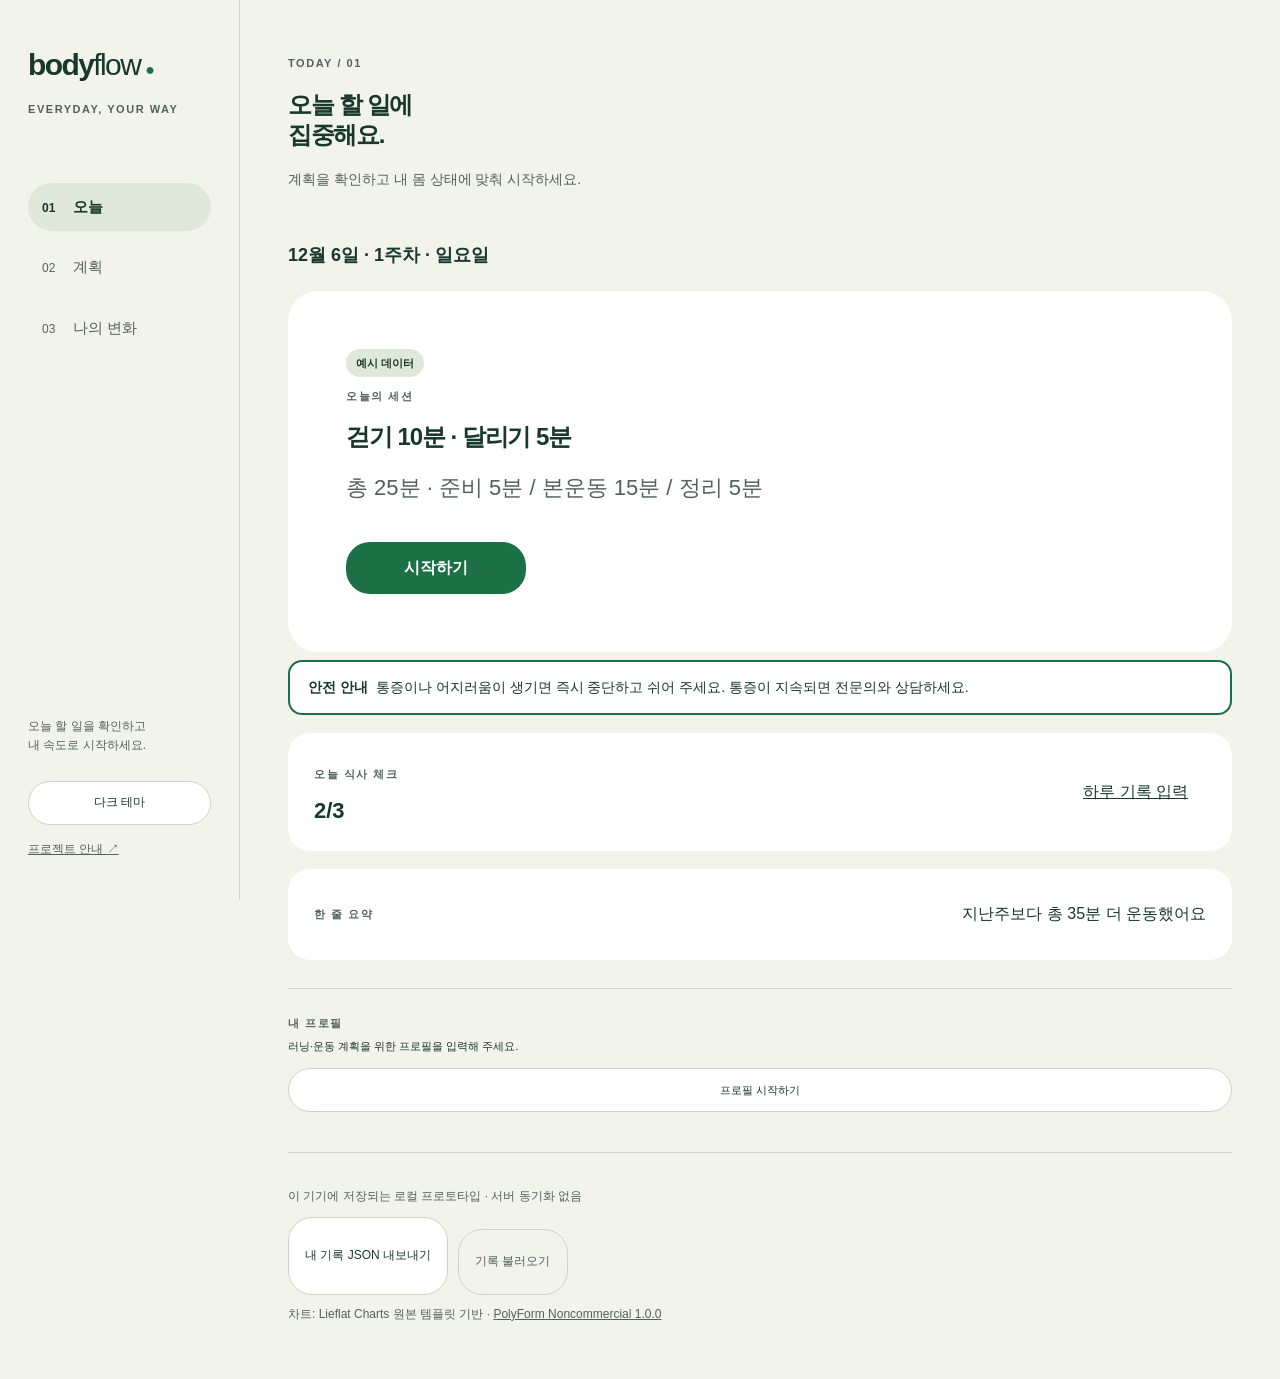
==== app/index.html @ 6f6d4d0f "feat: add MFDS food combinations and offline search" ====
<!doctype html><html lang="ko" data-theme="light"><head><meta charset="utf-8"><meta name="viewport" content="width=device-width,initial-scale=1"><title>BodyFlow · 오늘의 계획</title><link rel="stylesheet" href="style.css"><link rel="stylesheet" href="ia.css"><link rel="stylesheet" href="tokens.css"><link rel="stylesheet" href="accessibility.css"><link rel="stylesheet" href="logging.css"><link rel="stylesheet" href="guidance.css"><link rel="stylesheet" href="food-search.css"></head><body>
<aside class="sidebar"><a class="brand" href="#today">body<span>flow</span><i>●</i></a><p class="eyebrow">EVERYDAY, YOUR WAY</p><nav aria-label="주요 메뉴"><button data-tab="today" class="active">01 <span>오늘</span></button><button data-tab="plan">02 <span>계획</span></button><button data-tab="progress">03 <span>나의 변화</span></button></nav><div class="sidebar-bottom"><p>오늘 할 일을 확인하고<br>내 속도로 시작하세요.</p><button id="theme">다크 테마</button><a href="../README.md">프로젝트 안내 ↗</a></div></aside>
<main><header><div><p class="eyebrow" id="section-tag">TODAY / 01</p><h1 id="page-title">오늘 할 일에<br>집중해요.</h1><p id="page-sub">계획을 확인하고 내 몸 상태에 맞춰 시작하세요.</p></div></header><p class="notice" id="storage-notice" role="status"></p>
<section id="today" class="tab-panel"><aside id="recovery-banner" class="recovery-banner" hidden></aside><aside id="undo-banner" class="undo-banner" hidden><span id="undo-message"></span><button type="button" id="undo-record">직전 입력 되돌리기</button></aside><p id="today-date-week" class="today-date">오늘 날짜와 현재 주차를 불러오는 중입니다.</p><article id="today-session" class="today-session" aria-labelledby="today-session-title"><span class="sample-badge">예시 데이터</span><p class="eyebrow">오늘의 세션</p><h2 id="today-session-title">세션을 불러오는 중입니다.</h2><p id="today-session-total" class="session-total"></p><button id="start-session" class="primary start-button" disabled>시작하기</button></article><aside id="safety-notice" class="safety-notice" aria-label="안전 안내"><strong>안전 안내</strong><span> 통증이나 어지러움이 생기면 즉시 중단하고 쉬어 주세요. 통증이 지속되면 전문의와 상담하세요.</span></aside><article class="today-meals"><div><p class="eyebrow">오늘 식사 체크</p><strong id="meal-check-count">—/3</strong></div><button id="open-log" class="text-action">하루 기록 입력</button></article><article class="today-summary" aria-labelledby="today-summary-title"><p class="eyebrow">한 줄 요약</p><p id="today-summary-title">아직 비교할 기록이 부족해요</p></article><p id="plan-load-message" class="notice" role="status"></p></section>
<section id="plan" class="tab-panel" hidden><div class="section-controls"><div><p class="eyebrow">4주 러닝 계획 · 예시 데이터</p><h2>이번 주 진행도</h2><p id="plan-progress">계획을 불러오는 중입니다.</p></div></div><div id="plan-week-list" class="plan-week-list"></div><article class="chart-card change-history"><p class="eyebrow">계획 변경 이력 · 예시 데이터</p><h2>왜 계획이 바뀌었나요?</h2><ol id="plan-history"></ol></article><div id="plan-extras"></div></section>
<section id="progress" class="tab-panel" hidden><div class="data-bar"><div><strong id="mode-label">예시 데이터</strong><span id="period-label"></span></div><div class="switch"><button id="demo-mode" aria-pressed="true">예시 둘러보기</button><button id="own-mode" aria-pressed="false">내 기록</button></div></div><div class="summary"><div><span>마지막 기록일 섭취</span><strong id="calorie-total">—</strong><span id="calorie-source" class="mfds-badge" hidden>식약처</span><small>kcal · 기록한 음식만 합산</small></div><div><span>최근 7일 기록</span><strong id="record-days">—</strong><small>일 · 누락은 0으로 계산하지 않아요</small></div><div><span>하루 영양 목표</span><strong>나에게 맞게</strong><small>현재 목표는 시연용 예시입니다</small></div></div><div class="section-controls"><h2>기존 차트 7종</h2><div class="switch" aria-label="체중 조회 기간"><button data-days="7" aria-pressed="true">7일</button><button data-days="30" aria-pressed="false">30일</button></div></div><div class="chart-grid all-charts">
<article class="chart-card" data-template="L15"><div class="card-top"><span class="chart-label">TODAY / NUTRIENTS · <b class="mfds-badge">식약처</b></span><button class="replay" data-chart="nutrition-chart" aria-label="영양 그래프 다시 재생">↻</button></div><h2>영양소마다 목표가 달라요</h2><p class="sub">탄수·단백·지방 각각의 기록량 / 예시 목표</p><div class="plot"><svg id="nutrition-chart" viewBox="0 0 400 320" role="img" aria-label="영양소별 목표 대비 비율"></svg></div><p class="readout" aria-live="polite">수치를 누르거나 Tab 키로 확인하세요.</p><p class="explanation">100개의 눈금이 하루 목표를 나타냅니다. 100%를 넘는 경우 실제 비율을 숫자로 보여줍니다.</p><details><summary>데이터 표 보기</summary><div data-table="nutrition-chart"></div></details><p class="src">L15 · BALLOT TALLY · 기록 데이터</p></article>
<article class="chart-card" data-template="F1"><div class="card-top"><span class="chart-label">LAST 7 DAYS / ENERGY · <b class="mfds-badge">식약처</b></span><button class="replay" data-chart="calories-chart" aria-label="열량 그래프 다시 재생">↻</button></div><h2 id="calories-title">기록한 날의 평균을 봐요</h2><p class="sub">최근 7일 · 한 줄 = 10 kcal · 미기록 제외</p><div class="plot"><svg id="calories-chart" viewBox="0 0 400 320" role="img" aria-label="일별 섭취 열량"></svg></div><p class="readout" aria-live="polite">수치를 선택하면 날짜와 열량을 확인할 수 있어요.</p><p class="explanation">비어 있는 날은 먹지 않은 날을 뜻하지 않아요. 마지막 부분 줄은 10 kcal 미만의 나머지를 나타냅니다.</p><details><summary>데이터 표 보기</summary><div data-table="calories-chart"></div></details><p class="src">F1 · RUNG BARS · 기록 데이터</p></article>
<article class="chart-card" data-template="F4"><div class="card-top"><span class="chart-label">RECIPE / ENERGY MIX · <b class="mfds-badge">식약처</b></span><button class="replay" data-chart="recipe-chart" aria-label="구성비 그래프 다시 재생">↻</button></div><h2>한 그릇을 이루는 에너지</h2><p class="sub">마지막 식약처 음식 조합의 에너지 구성</p><div class="plot"><svg id="recipe-chart" viewBox="0 0 400 320" role="img" aria-label="레시피의 에너지 구성비"></svg></div><p class="readout" aria-live="polite">영양소 이름을 눌러 비율을 확인하세요.</p><p class="explanation">독립 차트 재구현 전까지 계산값은 데이터 표에서 확인할 수 있습니다.</p><details><summary>데이터 표 보기</summary><div data-table="recipe-chart"></div></details><p class="src">F4 · TICK DONUT · 식약처 구성값 계산</p></article>
<article class="chart-card wide" data-template="F2"><div class="card-top"><span class="chart-label">BODY / WEIGHT</span><button class="replay" data-chart="weight-chart" aria-label="체중 그래프 다시 재생">↻</button></div><h2 id="weight-title">나의 체중 흐름</h2><p class="sub" id="weight-sub"></p><div class="plot weight-plot"><svg id="weight-chart" viewBox="0 0 400 320" role="img" aria-label="기간별 체중 추이"></svg></div><p class="readout" aria-live="polite">측정점을 누르면 날짜와 체중이 표시됩니다.</p><p class="explanation">점 하나는 측정 1회입니다. 미측정 날짜는 선을 끊고, 주말 측정은 빈 점으로 표시해요. 세로축은 관측 범위에 맞춰 바뀌며 체지방 변화를 의미하지 않습니다.</p><details><summary>전체 측정 기록 보기</summary><div data-table="weight-chart"></div></details><p class="src">F2 · HAIRLINE LINE · 기록 데이터</p></article>
<article class="chart-card" data-template="F6"><div class="card-top"><span class="chart-label">WEEK ON WEEK</span><button class="replay" data-chart="activity-chart" aria-label="활동량 그래프 다시 재생">↻</button></div><h2>움직임을 따로 비교해요</h2><p class="sub">근력 / 유산소 · 이전 7일과 최근 7일 · 분</p><div class="plot"><svg id="activity-chart" viewBox="0 0 400 320" role="img" aria-label="기간별 근력과 유산소 시간 비교"></svg></div><p class="readout" aria-live="polite">오른쪽 수치를 선택해 두 기간을 비교하세요.</p><p class="explanation">한 줄은 1분입니다. 시간만으로 운동 효과를 판단하지 않아요. 아직 남기지 않은 운동은 포함되지 않습니다.</p><details><summary>데이터 표 보기</summary><div data-table="activity-chart"></div></details><p class="src">F6 · PAIRED RUNGS · 기록 데이터</p></article>
<article class="chart-card" data-template="F7"><div class="card-top"><span class="chart-label">PLAN / WALK + RUN</span><button class="replay" data-chart="running-chart" aria-label="러닝 계획 그래프 다시 재생">↻</button></div><h2>30분을 내 속도로 나눠요</h2><p class="sub">준비 5분 → 본운동 20분 → 마무리 5분</p><div class="plot"><svg id="running-chart" viewBox="0 0 400 320" role="img" aria-label="단계별 걷기와 달리기 계획"></svg></div><p class="readout" aria-live="polite">구간 수치를 눌러 활동 시간을 확인하세요.</p><p class="explanation">본운동은 달리기 2분 + 걷기 3분을 4회 반복하는 예시입니다. 몸상태에 따라 조절하세요. 실제 타이머·GPS는 연결되지 않았습니다.</p><details><summary>구간 표 보기</summary><div data-table="running-chart"></div></details><p class="src">F7 · STACKED RUNGS · 고정 루틴 예시</p></article>
<article class="chart-card" data-template="F5"><div class="card-top"><span class="chart-label">RUN / SPLITS</span><button class="replay" data-chart="pace-chart" aria-label="페이스 그래프 다시 재생">↻</button></div><h2>같은 거리의 속도를 읽어요</h2><p class="sub">완주한 1km 구간 · 한 눈금 = 10초/km</p><div class="plot"><svg id="pace-chart" viewBox="0 0 400 320" role="img" aria-label="러닝 구간별 페이스"></svg></div><p class="readout" aria-live="polite">행 끝의 페이스를 선택해 수치를 확인하세요.</p><p class="explanation">짧은 행이 더 빠른 페이스입니다. 마지막 0.2km는 별도로 1분 50초입니다. 전체 3.2km / 30분은 시연용 기록입니다.</p><details><summary>구간 표 보기</summary><div data-table="pace-chart"></div></details><p class="src">F5 · TICK ROWS · 고정 러닝 예시</p></article></div></section>
<footer><p>이 기기에 저장되는 로컬 프로토타입 · 서버 동기화 없음</p><div><button id="export-data">내 기록 JSON 내보내기</button><label class="file-label">기록 불러오기<input type="file" id="import-data" accept="application/json,.json"></label></div><p>차트: Lieflat Charts 원본 템플릿 기반 · <a href="../reference/lieflat-charts/LICENSE">PolyForm Noncommercial 1.0.0</a></p></footer></main>
<dialog id="session-dialog"><div class="card-top"><h2 id="session-dialog-title">오늘의 세션</h2><button type="button" id="close-session" aria-label="세션 안내 닫기">×</button></div><span class="sample-badge">예시 데이터</span><div id="session-dialog-content"></div></dialog>
<dialog id="log-dialog"><form id="log-form"><div class="card-top"><h2>오늘 기록</h2><button type="button" id="close-log" aria-label="기록 화면 닫기">× <span>닫기</span></button></div><p>누르기만 해도 기록할 수 있어요. 선택하지 않은 항목은 미기록으로 남습니다.</p><label class="record-date">기록 날짜<input required type="date" name="date"></label>
<section class="tap-section" aria-labelledby="weight-heading"><h3 id="weight-heading">체중</h3><p id="weight-source" class="tap-help"></p><div class="weight-stepper"><button type="button" id="weight-minus" aria-label="체중 0.1kg 줄이기">− <span>0.1 kg</span></button><output id="weight-value" for="weight-range">—</output><button type="button" id="weight-plus" aria-label="체중 0.1kg 늘리기">+ <span>0.1 kg</span></button></div><input id="weight-range" type="range" min="20" max="400" step="0.1" aria-label="체중 슬라이더"><details id="weight-direct"><summary>숫자로 입력</summary><label>체중 (kg)<input type="number" name="weight" min="20" max="400" step="0.1" inputmode="decimal"></label></details></section>
<section class="tap-section" aria-labelledby="meal-heading"><h3 id="meal-heading">식사</h3><p class="tap-help">양만 선택해도 식사 기록이 완료됩니다.</p><div class="tap-options three" role="group" aria-label="식사량"><button type="button" data-meal="high" aria-pressed="false">많이</button><button type="button" data-meal="normal" aria-pressed="false">보통</button><button type="button" data-meal="low" aria-pressed="false">적게</button></div><input type="hidden" name="meal_amount">
<details id="food-combination"><summary>식약처 음식으로 조합 기록</summary><div class="food-search"><label for="food-query">음식 검색</label><div class="food-search-row"><input id="food-query" type="search" autocomplete="off" placeholder="음식명 또는 초성 (예: ㄱㄱㅁ)"><button type="button" id="food-search-button">검색</button></div><p class="tap-help">공공데이터포털의 식약처 식품영양성분DB만 검색합니다.</p><section aria-labelledby="recent-foods-title"><h4 id="recent-foods-title">최근 기록한 음식 20개</h4><div id="recent-foods" class="food-results"><p>최근 기록한 음식이 없습니다.</p></div></section><section aria-labelledby="food-results-title"><h4 id="food-results-title">검색 결과</h4><p id="food-search-status" role="status">검색어를 입력해 주세요.</p><div id="food-results" class="food-results"></div></section><section aria-labelledby="combination-title"><h4 id="combination-title">내 조합</h4><label>조합 이름<input id="combination-name" type="text" maxlength="40" placeholder="예: 내 점심"></label><div id="combination-items"><p>검색 결과에서 음식을 추가해 주세요.</p></div><div id="combination-totals" class="nutrition-totals" hidden></div></section></div></details></section>
<section class="tap-section" aria-labelledby="pain-heading"><h3 id="pain-heading">통증</h3><p class="tap-help">불편한 부위를 모두 눌러 주세요.</p><div class="body-picker"><svg viewBox="0 0 160 300" role="img" aria-label="부위 선택용 인체 실루엣"><circle cx="80" cy="30" r="20"/><path d="M50 62 Q80 48 110 62 L102 154 116 266 91 266 80 170 69 266 44 266 58 154Z"/><path d="M52 70 22 151 38 158 67 96M108 70l30 81-16 7-29-62"/></svg><button type="button" data-pain="shoulder" aria-pressed="false">어깨</button><button type="button" data-pain="back" aria-pressed="false">허리</button><button type="button" data-pain="knee" aria-pressed="false">무릎</button><button type="button" data-pain="ankle" aria-pressed="false">발목</button></div><button type="button" class="none-option" data-pain="none" aria-pressed="false">통증 없음</button><input type="hidden" name="pain_areas"><div id="pain-intensity" hidden><p class="tap-help">통증 강도</p><div class="tap-options three" role="group" aria-label="통증 강도"><button type="button" data-intensity="slight" aria-pressed="false">약간</button><button type="button" data-intensity="moderate" aria-pressed="false">보통</button><button type="button" data-intensity="severe" aria-pressed="false">심함</button></div><input type="hidden" name="pain_intensity"></div></section>
<section class="tap-section" aria-labelledby="session-heading"><h3 id="session-heading">세션 수행</h3><div class="tap-options three session-options" role="group" aria-label="세션 수행 결과"><button type="button" data-session="completed" aria-pressed="false">완료</button><button type="button" data-session="stopped" aria-pressed="false">중단</button><button type="button" data-session="skipped" aria-pressed="false">건너뜀</button></div><input type="hidden" name="session_status"><div id="session-rpe" hidden><label for="session-rpe-range">수행 후 힘든 정도 <output id="session-rpe-value">5</output> / 10</label><input id="session-rpe-range" type="range" min="1" max="10" step="1" value="5" aria-describedby="session-rpe-help"><p id="session-rpe-help" class="tap-help">완료 기록에는 슬라이더를 한 번 조절해 주세요.</p><input type="hidden" name="session_rpe"></div></section>
<details id="activity-details"><summary>기존 운동 시간 상세 입력 (선택)</summary><div class="form-grid"><label>근력 (분)<input type="number" name="strength" min="0" max="1440" step="1"></label><label>유산소 (분)<input type="number" name="cardio" min="0" max="1440" step="1"></label></div></details><p id="form-message" role="status"></p><button type="button" id="delete-record" class="delete-record" hidden>이 날짜 기록 삭제</button><button type="submit" class="primary save-record">선택한 기록 저장</button></form></dialog>
<script src="charts.js"></script><script src="presets.js"></script><script src="profile.js"></script><script src="food-search.js"></script><script src="app.js"></script><script src="insights.js"></script><script src="recovery.js"></script><script src="plan.js"></script><script src="content-cards.js"></script></body></html>
---- app/style.css ----
:root{--bg:#f2f4ec;--surface:#fff;--ink:#18382b;--muted:#526258;--grid:#cbd4c8;--accent:#217f50;--secondary:#55745e;--pill:#e0e8da;--data3:#768c76;color-scheme:light}html[data-theme=dark]{--bg:#101510;--surface:#182019;--ink:#eff4e8;--muted:#b2beac;--grid:#455346;--accent:#a4e95c;--secondary:#b1c9a2;--pill:#2c392a;--data3:#8fa688;color-scheme:dark}*{box-sizing:border-box}body{margin:0;background:var(--bg);color:var(--ink);font-family:Inter,'Noto Sans KR','Malgun Gothic',sans-serif;line-height:1.65}button,input{font:inherit}button,.file-label,summary{cursor:pointer}button{border:1px solid var(--grid);border-radius:24px;padding:10px 18px;min-height:44px;background:var(--surface);color:var(--ink)}button:hover{border-color:var(--accent)}button:focus-visible,a:focus-visible,summary:focus-visible,[data-tip]:focus-visible{outline:3px solid var(--accent);outline-offset:4px}a{color:inherit}button.primary{background:var(--accent);color:var(--surface);border:0;font-weight:700}html[data-theme=dark] button.primary{color:#142211}button[aria-pressed=true]{background:var(--ink);color:var(--surface);border-color:var(--ink)}.sidebar{position:fixed;inset:0 auto 0 0;width:240px;padding:40px 28px;border-right:1px solid var(--grid);display:flex;flex-direction:column}.brand{font-size:30px;font-weight:800;letter-spacing:-1.6px;text-decoration:none}.brand span{font-weight:400}.brand i{font-style:normal;color:var(--accent);font-size:16px;margin-left:5px}.eyebrow{font-size:11px;letter-spacing:.14em;color:var(--muted);font-weight:600}nav{display:grid;gap:12px;margin-top:55px}nav button{text-align:left;border:0;background:none;color:var(--muted);padding:12px 14px;font-size:12px}nav button span{font-size:15px;margin-left:14px}nav button.active{background:var(--pill);color:var(--ink);font-weight:700}.sidebar-bottom{margin-top:auto;font-size:12px;color:var(--muted)}.sidebar-bottom a{display:block;margin-top:15px}.sidebar-bottom button{margin-top:15px;width:100%}main{margin-left:240px;padding:44px 48px;max-width:1600px}header{display:flex;justify-content:space-between;align-items:center;gap:24px;padding-bottom:32px}h1{font-size:clamp(34px,4vw,52px);line-height:1.25;letter-spacing:-.055em;margin:18px 0}h2{font-size:22px;letter-spacing:-.045em;line-height:1.5;margin:8px 0}p{margin:10px 0}header p:not(.eyebrow){color:var(--muted);font-size:14px}.data-bar{border-top:1px solid var(--grid);border-bottom:1px solid var(--grid);padding:16px 0;display:flex;align-items:center;justify-content:space-between;gap:16px;font-size:13px}.data-bar span{color:var(--muted);margin-left:18px}.switch{display:flex;gap:5px;flex-wrap:wrap}.switch button{font-size:12px;min-height:38px;padding:7px 13px}.summary{display:grid;grid-template-columns:repeat(3,1fr);margin:30px 0 34px}.summary>div{padding:0 24px;border-right:1px solid var(--grid)}.summary>div:first-child{padding-left:0}.summary>div:last-child{border:0}.summary span,.summary small{display:block;font-size:12px;color:var(--muted)}.summary strong{display:block;font-size:28px;letter-spacing:-1px;margin:7px 0}.chart-grid{display:grid;grid-template-columns:repeat(2,minmax(0,1fr));gap:22px}.chart-card{background:var(--surface);border-radius:24px;padding:26px 26px 20px;min-width:0}.card-top{display:flex;align-items:center;justify-content:space-between}.chart-label{font-size:10px;letter-spacing:.14em;color:var(--muted);font-weight:700}.replay{border:0;width:40px;padding:0;min-height:40px;font-size:24px;background:transparent}.sub,.explanation,.readout{font-size:13px;color:var(--muted)}.plot{overflow:auto}.plot svg{display:block;width:100%;min-width:340px;max-height:480px}.weight-plot{max-width:780px;margin:auto}.weight-plot svg{max-height:560px}.readout{background:var(--pill);border-radius:10px;padding:10px 12px;min-height:44px;color:var(--ink)}.src{font-size:10px;letter-spacing:.09em;color:var(--muted);margin-top:20px}.explanation{margin-top:16px}details{margin-top:14px;font-size:13px}summary{font-weight:600;padding:6px 0}table{width:100%;border-collapse:collapse;font-size:12px}td,th{padding:8px 4px;text-align:left;border-bottom:1px solid var(--grid)}.recipe-story{background:var(--pill);border-radius:24px;overflow:hidden;display:flex;flex-direction:column}.recipe-story img{width:100%;aspect-ratio:1.8;object-fit:cover}.recipe-story>div{padding:22px 28px}.recipe-story h2{font-size:30px;line-height:1.3}.recipe-story p{font-size:13px}.section-controls{display:flex;justify-content:space-between;align-items:center;margin:28px 0}.next-step{padding:42px 30px;align-self:center}.next-step h2{font-size:36px}.next-step p{color:var(--muted);font-size:14px}.next-step button{margin-top:24px}footer{border-top:1px solid var(--grid);margin-top:40px;padding-top:24px;color:var(--muted);font-size:12px}footer>div{display:flex;gap:10px;flex-wrap:wrap}footer button,.file-label{font-size:12px;display:inline-flex;align-items:center;padding:10px 16px}.file-label{border:1px solid var(--grid);border-radius:24px}.file-label input{width:1px;height:1px;opacity:0}.notice:empty{display:none}.notice{padding:10px 14px;border-left:3px solid var(--accent);font-size:13px}dialog{border:1px solid var(--grid);border-radius:24px;background:var(--surface);color:var(--ink);padding:26px;max-width:520px;width:calc(100% - 32px);max-height:90vh;overflow:auto}dialog::backdrop{background:#0008}dialog p{font-size:13px;color:var(--muted)}label{display:block;font-size:13px;margin-top:12px}input:not([type=file]){display:block;width:100%;margin-top:5px;border:1px solid var(--grid);border-radius:10px;background:var(--bg);color:var(--ink);padding:10px}.form-grid{display:grid;grid-template-columns:1fr 1fr;gap:0 16px}dialog .primary{width:100%;margin-top:20px}[data-tip]{cursor:pointer}.fade{animation:fade .9s cubic-bezier(.165,.84,.44,1) both}.pop{transform-box:fill-box;transform-origin:center;animation:pop .5s cubic-bezier(.165,.84,.44,1) both}.draw{stroke-dasharray:1;stroke-dashoffset:1;animation:draw 1.2s cubic-bezier(.165,.84,.44,1) both}@keyframes fade{from{opacity:0}}@keyframes pop{from{transform:scale(0)}to{transform:none}}@keyframes draw{to{stroke-dashoffset:0}}@media(prefers-reduced-motion:reduce){.fade,.pop,.draw{animation:none!important;stroke-dasharray:none;stroke-dashoffset:0}}[hidden]{display:none!important}@media(max-width:1000px){.sidebar{width:200px;padding:30px 18px}main{margin-left:200px;padding:30px 24px}.summary strong{font-size:24px}.chart-card{padding:22px 18px}}@media(max-width:760px){.sidebar{position:static;width:auto;padding:16px 20px;border:0;border-bottom:1px solid var(--grid)}.sidebar>.eyebrow,.sidebar-bottom p,.sidebar-bottom a{display:none}.brand{font-size:25px}nav{display:flex;margin:16px 0 0;gap:4px}nav button{flex:1;padding:8px 5px;font-size:10px}nav button span{font-size:13px;margin-left:5px}.sidebar-bottom{position:absolute;right:20px;top:8px}.sidebar-bottom button{font-size:12px;padding:5px 12px}main{margin:0;padding:24px 16px}.chart-grid{grid-template-columns:1fr}h1{font-size:36px}header{align-items:flex-start;gap:8px}header>button{margin-top:18px;padding:10px 13px;font-size:12px}.data-bar{align-items:flex-start;flex-direction:column}.summary{grid-template-columns:1fr 1fr;gap:14px}.summary>div{padding:0 12px}.summary>div:last-child{grid-column:1/-1;border-top:1px solid var(--grid);padding:16px 0 0}.summary>div:last-child strong{font-size:18px}.plot svg{min-width:310px}.chart-card{padding:22px 20px}.section-controls h2{font-size:18px}.section-controls{gap:12px}.chart-card h2{font-size:21px}.next-step{padding:24px}.form-grid{gap:0 12px}}
---- app/ia.css ----
.today-date{font-size:18px;font-weight:700;margin:8px 0 20px}.today-session{position:relative;background:var(--surface);border-radius:30px;padding:clamp(28px,5vw,58px);min-height:330px;display:flex;flex-direction:column;justify-content:center}.today-session h2{font-size:clamp(34px,5vw,62px);line-height:1.18;max-width:900px}.session-total{font-size:17px;color:var(--muted)}.sample-badge{display:inline-flex;align-self:flex-start;background:var(--pill);border-radius:999px;padding:5px 10px;font-size:11px;font-weight:700}.start-button{min-height:52px;align-self:flex-start;min-width:180px;margin-top:26px}.today-meals,.today-summary{display:flex;justify-content:space-between;align-items:center;gap:20px;background:var(--surface);border-radius:22px;padding:22px 26px;margin-top:18px}.today-meals strong{font-size:32px}.text-action{background:transparent;border:0;text-decoration:underline}.plan-week-list{display:grid;grid-template-columns:repeat(2,minmax(0,1fr));gap:18px}.plan-week p{border-top:1px solid var(--grid);padding-top:10px}.change-history{margin-top:22px}.profile-access{margin-top:28px;padding-top:20px;border-top:1px solid var(--grid);font-size:11px}.profile-access p{margin:5px 0}.profile-access button{width:100%;margin-top:8px}.all-charts .wide{grid-column:1/-1}@media(max-width:760px){.today-session{min-height:310px}.today-session h2{font-size:36px}.today-meals,.today-summary{padding:18px}.plan-week-list{grid-template-columns:1fr}.profile-access{display:none}}
---- app/tokens.css ----
:root{--font-body:16px;--font-value:22px;--font-title:24px;--touch-min:44px;--spacing-unit:8px}html[data-preset=senior_health]{--font-body:18px;--font-value:24px;--font-title:28px;--touch-min:48px;--spacing-unit:8px}html[data-preset=diet]{--font-body:16px;--font-value:22px;--font-title:24px;--touch-min:44px;--spacing-unit:8px}body{font-size:var(--font-body)}button,.file-label,summary,input,select{min-height:var(--touch-min)}h1,h2,.today-session h2{font-size:var(--font-title)}.summary strong,.today-meals strong,.session-total{font-size:var(--font-value)}.chart-grid,.plan-week-list{gap:calc(var(--spacing-unit)*2)}.today-meals,.today-summary{gap:var(--spacing-unit)}.safety-notice{display:flex;gap:var(--spacing-unit);margin-top:var(--spacing-unit);padding:14px 18px;border:2px solid var(--accent);border-radius:14px;background:var(--surface);color:var(--ink)}html[data-preset=senior_health] header{padding-bottom:12px}html[data-preset=senior_health] header h1{margin:8px 0;font-size:var(--font-title)}html[data-preset=senior_health] header p{margin:4px 0}html[data-preset=senior_health] .today-date{margin:8px 0;font-size:var(--font-body)}html[data-preset=senior_health] .today-session{min-height:0;padding:24px}html[data-preset=senior_health] .today-session h2{margin:8px 0}html[data-preset=senior_health] .start-button{margin-top:12px;min-height:var(--touch-min)}html:not([data-preset=senior_health]) .safety-notice{font-size:14px}html[data-preset=diet] #progress .all-charts>[data-template=F2]{order:-2}html[data-preset=diet] #weight-chart .draw,html[data-preset=diet] #weight-chart circle:not(.moving-average-point){opacity:.34}#weight-chart .moving-average-line{fill:none;stroke:var(--accent);stroke-width:3;stroke-linecap:round;stroke-linejoin:round}#weight-chart .moving-average-label{fill:var(--ink);font-size:12px;font-weight:700}#weight-chart .moving-average-key{fill:var(--muted);font-size:11px}@media(max-width:760px){html[data-preset=senior_health] main{padding-top:12px}html[data-preset=senior_health] header h1 br{display:none}html[data-preset=senior_health] .today-session{padding:20px}html[data-preset=senior_health] .today-session .sample-badge{padding:3px 9px}html[data-preset=senior_health] .today-session p{margin:5px 0}}
---- app/accessibility.css ----
html[data-theme=light]{--accent:#1c7045}.replay{width:auto;min-width:var(--touch-min);min-height:var(--touch-min);padding:6px 10px;font-size:13px;white-space:nowrap}.switch button{min-height:var(--touch-min)}.replay span{margin-left:4px}.card-top{gap:var(--spacing-unit)}html[data-preset=senior_health] .form-grid{gap:var(--spacing-unit) calc(var(--spacing-unit)*2)}html[data-preset=senior_health] .switch{gap:var(--spacing-unit)}
---- app/logging.css ----
#log-dialog {
  max-width: 620px;
  padding: 0;
}
#log-form > .card-top,
#log-form > p,
#log-form > .record-date,
#log-form > details,
#log-form > #form-message,
#log-form > .save-record {
  margin-left: 24px;
  margin-right: 24px;
}
#log-form > .card-top { padding-top: 22px; }
#close-log { display: inline-flex; gap: 6px; align-items: center; }
.tap-section { padding: 22px 24px; border-top: 1px solid var(--grid); }
.tap-section h3 { font-size: var(--font-value); margin: 0; }
.tap-help { margin: 2px 0 14px; }
.weight-stepper {
  display: grid;
  grid-template-columns: minmax(76px, auto) 1fr minmax(76px, auto);
  align-items: center;
  gap: 12px;
}
.weight-stepper button { padding: 0 8px; font-size: 24px; border-radius: 14px; line-height: 1; }
.weight-stepper button span { display: block; font-size: 10px; margin-top: 3px; }
.weight-stepper output { text-align: center; font-size: 32px; font-weight: 800; }
.tap-section input[type=range] { display: block; width: 100%; min-height: var(--touch-min); accent-color: var(--accent); }
.tap-options { display: grid; gap: 8px; }
.tap-options.three { grid-template-columns: repeat(3, 1fr); }
.tap-options button,
.none-option { min-height: var(--touch-min); border-radius: 14px; font-weight: 700; }
.tap-options button[aria-pressed=true],
.none-option[aria-pressed=true],
.body-picker button[aria-pressed=true] { background: var(--ink); border-color: var(--ink); color: var(--surface); }
.body-picker { position: relative; width: 260px; height: 310px; margin: 8px auto 12px; }
.body-picker svg { position: absolute; inset: 0; margin: auto; width: 166px; height: 300px; fill: var(--pill); stroke: var(--grid); stroke-width: 5; stroke-linecap: round; stroke-linejoin: round; }
.body-picker button { position: absolute; z-index: 1; min-height: var(--touch-min); padding: 6px 14px; background: var(--surface); }
.body-picker [data-pain=shoulder] { top: 55px; right: 0; }
.body-picker [data-pain=back] { top: 130px; left: 0; }
.body-picker [data-pain=knee] { top: 200px; right: 0; }
.body-picker [data-pain=ankle] { bottom: 0; left: 0; }
.none-option { display: block; width: 100%; }
#pain-intensity,
#session-rpe { margin-top: 16px; padding: 14px; background: var(--pill); border-radius: 16px; }
#session-rpe label { font-size: var(--font-body); font-weight: 700; }
#session-rpe output { font-size: var(--font-value); }
#log-form summary { min-height: var(--touch-min); display: flex; align-items: center; }
.save-record { margin-bottom: 24px !important; width: calc(100% - 48px) !important; min-height: 52px; }
@media (max-width: 500px) {
  #log-form > .card-top,
  #log-form > p,
  #log-form > .record-date,
  #log-form > details,
  #log-form > #form-message,
  #log-form > .save-record { margin-left: 16px; margin-right: 16px; }
  .tap-section { padding: 20px 16px; }
  .save-record { width: calc(100% - 32px) !important; }
  .tap-options.three { gap: 6px; }
  .tap-options button { padding: 8px 5px; }
  .body-picker { width: 240px; }
}
---- app/guidance.css ----
.chart-summary {
  margin: 18px 0 8px;
  padding: 14px 16px;
  border-left: 4px solid var(--accent);
  background: var(--pill);
  border-radius: 12px;
  color: var(--ink);
  font-size: var(--font-value);
  font-weight: 750;
  line-height: 1.45;
}
.recovery-banner,
.undo-banner {
  display: flex;
  justify-content: space-between;
  align-items: center;
  gap: 14px;
  padding: 14px 18px;
  margin-bottom: 16px;
  border: 1px solid var(--grid);
  border-radius: 16px;
  background: var(--surface);
}
.recovery-banner p { margin: 0; color: var(--ink); font-size: var(--font-body); }
.recovery-banner small { display: block; color: var(--muted); }
.recovery-banner button,
.undo-banner button { flex: 0 0 auto; min-height: var(--touch-min); }
.delete-record { width: calc(100% - 48px); margin: 8px 24px 0; border-color: var(--muted); }
@media (max-width: 520px) {
  .recovery-banner,
  .undo-banner { align-items: stretch; flex-direction: column; }
  .recovery-banner button,
  .undo-banner button { width: 100%; }
  .delete-record { width: calc(100% - 32px); margin-left: 16px; margin-right: 16px; }
}
---- app/food-search.css ----
.food-search{display:grid;gap:16px;margin-top:14px}.food-search h4{margin:0 0 8px}.food-search-row{display:grid;grid-template-columns:1fr auto;gap:8px}.food-search-row input,.food-search input{min-height:var(--touch-min);border:1px solid var(--grid);border-radius:10px;background:var(--surface);color:var(--ink);padding:0 12px;font:inherit}.food-results{display:grid;gap:8px}.food-card{border:1px solid var(--grid);border-radius:12px;padding:12px;background:var(--surface);display:grid;gap:8px}.food-card-head{display:flex;justify-content:space-between;gap:12px;align-items:start}.food-card h5{font-size:var(--font-body);margin:0}.food-values{display:flex;gap:6px 12px;flex-wrap:wrap;margin:0;color:var(--muted);font-size:14px}.source-value{display:inline-flex;gap:5px;align-items:center}.mfds-badge{border:1px solid currentColor;border-radius:999px;padding:2px 6px;font-size:11px;font-weight:700;color:var(--accent);white-space:nowrap}.combination-row{display:grid;grid-template-columns:1fr auto auto auto;align-items:center;gap:8px;border-bottom:1px solid var(--grid);padding:10px 0}.combination-row output{min-width:62px;text-align:center;font-variant-numeric:tabular-nums}.nutrition-totals{display:grid;grid-template-columns:repeat(2,minmax(0,1fr));gap:8px;background:var(--pill);padding:12px;border-radius:12px}.nutrition-totals p{margin:0;display:flex;justify-content:space-between;gap:8px}.food-empty{padding:12px;border:1px dashed var(--grid);border-radius:10px}.cache-note{font-size:13px;color:var(--muted)}@media(max-width:600px){.combination-row{grid-template-columns:1fr auto auto}.combination-row strong{grid-column:1/-1}.nutrition-totals{grid-template-columns:1fr}}
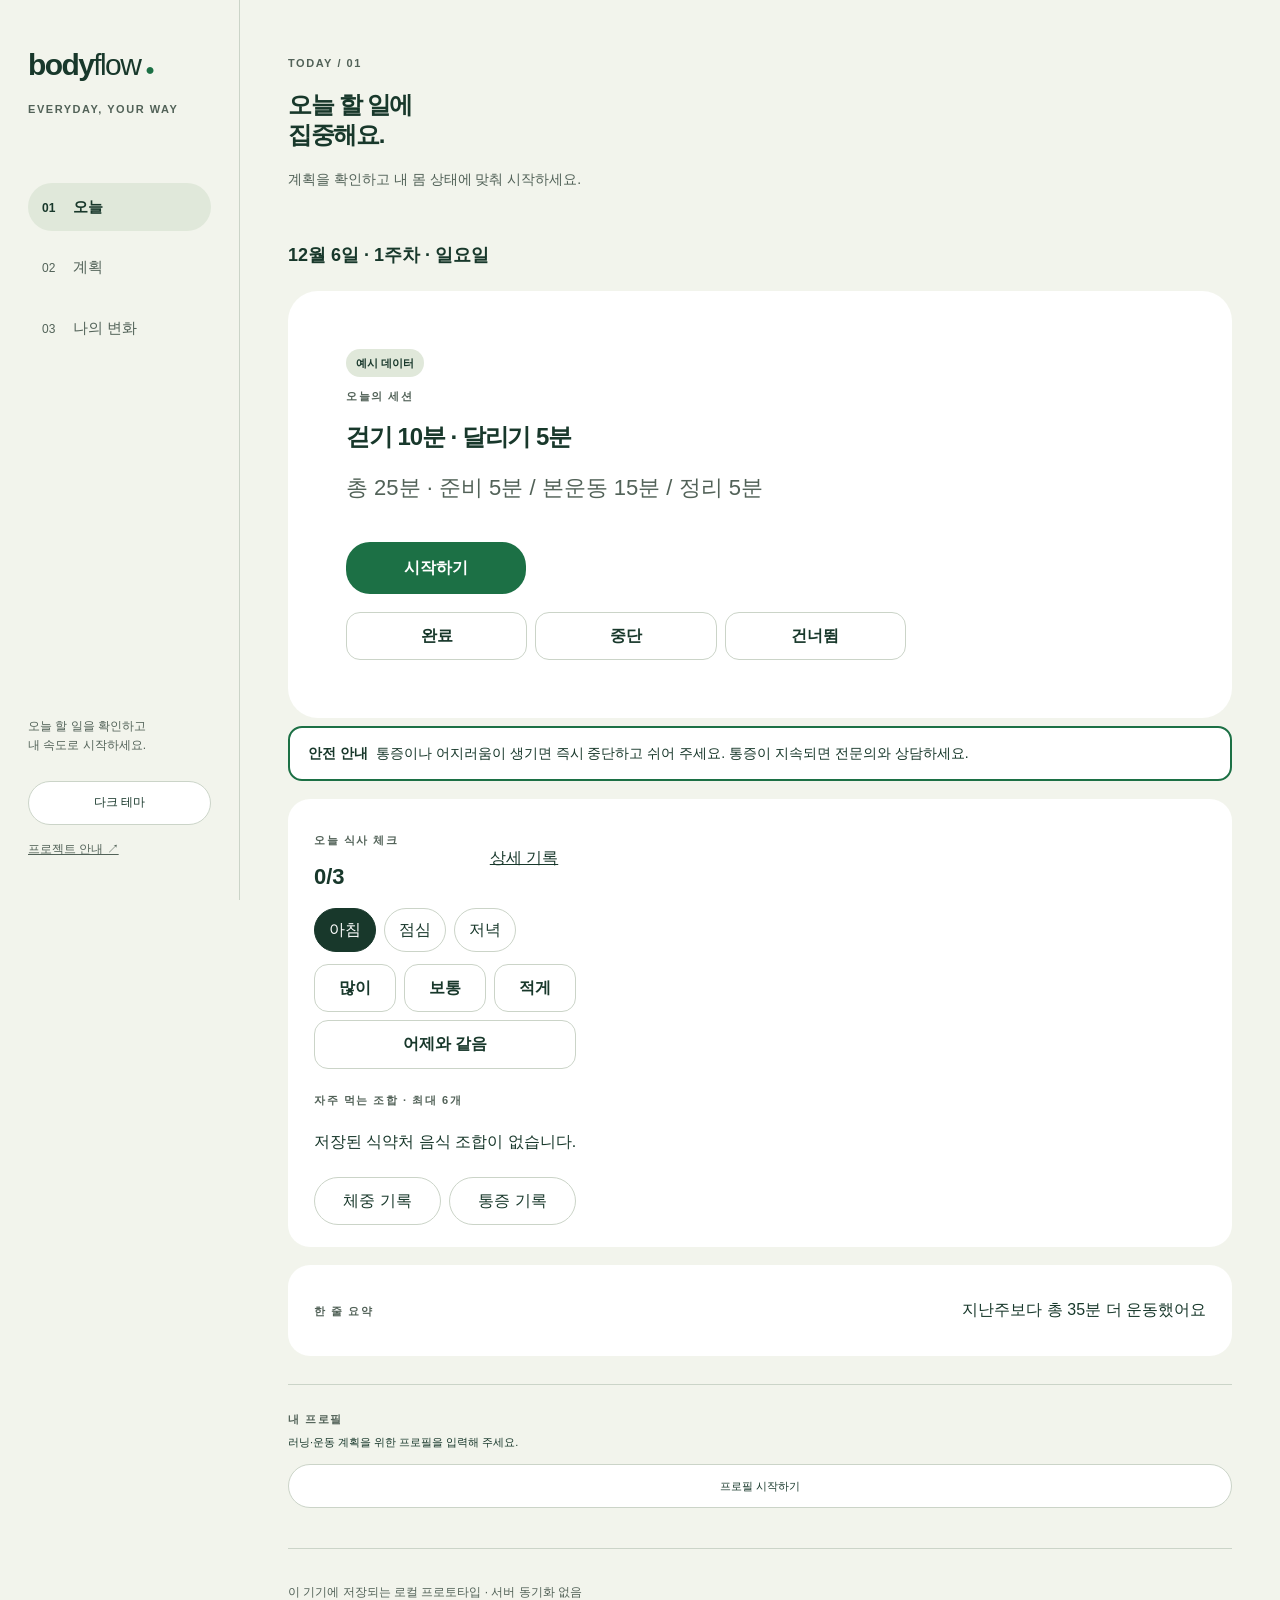
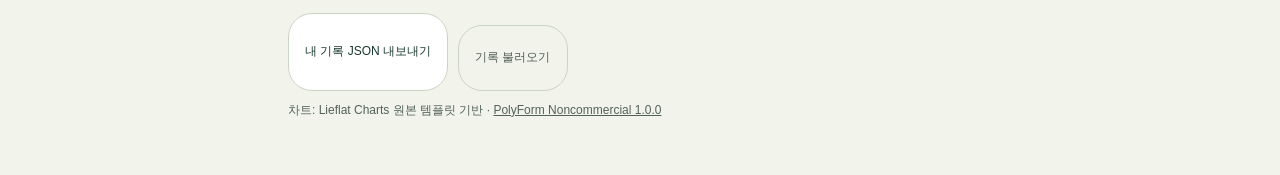
==== commit af69b1da: "feat: reduce daily logging tap count" ====
--- a/app/index.html
+++ b/app/index.html
@@ -1,7 +1,7 @@
 <!doctype html><html lang="ko" data-theme="light"><head><meta charset="utf-8"><meta name="viewport" content="width=device-width,initial-scale=1"><title>BodyFlow · 오늘의 계획</title><link rel="stylesheet" href="style.css"><link rel="stylesheet" href="ia.css"><link rel="stylesheet" href="tokens.css"><link rel="stylesheet" href="accessibility.css"><link rel="stylesheet" href="logging.css"><link rel="stylesheet" href="guidance.css"><link rel="stylesheet" href="food-search.css"></head><body>
 <aside class="sidebar"><a class="brand" href="#today">body<span>flow</span><i>●</i></a><p class="eyebrow">EVERYDAY, YOUR WAY</p><nav aria-label="주요 메뉴"><button data-tab="today" class="active">01 <span>오늘</span></button><button data-tab="plan">02 <span>계획</span></button><button data-tab="progress">03 <span>나의 변화</span></button></nav><div class="sidebar-bottom"><p>오늘 할 일을 확인하고<br>내 속도로 시작하세요.</p><button id="theme">다크 테마</button><a href="../README.md">프로젝트 안내 ↗</a></div></aside>
 <main><header><div><p class="eyebrow" id="section-tag">TODAY / 01</p><h1 id="page-title">오늘 할 일에<br>집중해요.</h1><p id="page-sub">계획을 확인하고 내 몸 상태에 맞춰 시작하세요.</p></div></header><p class="notice" id="storage-notice" role="status"></p>
-<section id="today" class="tab-panel"><aside id="recovery-banner" class="recovery-banner" hidden></aside><aside id="undo-banner" class="undo-banner" hidden><span id="undo-message"></span><button type="button" id="undo-record">직전 입력 되돌리기</button></aside><p id="today-date-week" class="today-date">오늘 날짜와 현재 주차를 불러오는 중입니다.</p><article id="today-session" class="today-session" aria-labelledby="today-session-title"><span class="sample-badge">예시 데이터</span><p class="eyebrow">오늘의 세션</p><h2 id="today-session-title">세션을 불러오는 중입니다.</h2><p id="today-session-total" class="session-total"></p><button id="start-session" class="primary start-button" disabled>시작하기</button></article><aside id="safety-notice" class="safety-notice" aria-label="안전 안내"><strong>안전 안내</strong><span> 통증이나 어지러움이 생기면 즉시 중단하고 쉬어 주세요. 통증이 지속되면 전문의와 상담하세요.</span></aside><article class="today-meals"><div><p class="eyebrow">오늘 식사 체크</p><strong id="meal-check-count">—/3</strong></div><button id="open-log" class="text-action">하루 기록 입력</button></article><article class="today-summary" aria-labelledby="today-summary-title"><p class="eyebrow">한 줄 요약</p><p id="today-summary-title">아직 비교할 기록이 부족해요</p></article><p id="plan-load-message" class="notice" role="status"></p></section>
+<section id="today" class="tab-panel"><aside id="recovery-banner" class="recovery-banner" hidden></aside><aside id="undo-banner" class="undo-banner" hidden><span id="undo-message"></span><button type="button" id="undo-record">직전 입력 되돌리기</button></aside><p id="today-date-week" class="today-date">오늘 날짜와 현재 주차를 불러오는 중입니다.</p><article id="today-session" class="today-session" aria-labelledby="today-session-title"><span class="sample-badge">예시 데이터</span><p class="eyebrow">오늘의 세션</p><h2 id="today-session-title">세션을 불러오는 중입니다.</h2><p id="today-session-total" class="session-total"></p><button id="start-session" class="primary start-button" disabled>시작하기</button><div class="quick-session" role="group" aria-label="세션 수행 결과"><button type="button" data-quick-session="completed">완료</button><button type="button" data-quick-session="stopped">중단</button><button type="button" data-quick-session="skipped">건너뜀</button></div></article><aside id="safety-notice" class="safety-notice" aria-label="안전 안내"><strong>안전 안내</strong><span> 통증이나 어지러움이 생기면 즉시 중단하고 쉬어 주세요. 통증이 지속되면 전문의와 상담하세요.</span></aside><article class="today-meals"><div class="quick-heading"><div><p class="eyebrow">오늘 식사 체크</p><strong id="meal-check-count">—/3</strong></div><button id="open-log" class="text-action">상세 기록</button></div><div class="quick-meal-slots" role="group" aria-label="기록할 끼니"><button type="button" data-meal-slot="breakfast">아침</button><button type="button" data-meal-slot="lunch">점심</button><button type="button" data-meal-slot="dinner">저녁</button></div><div class="quick-meals" role="group" aria-label="식사 간단 기록"><button type="button" data-quick-meal="high">많이</button><button type="button" data-quick-meal="normal">보통</button><button type="button" data-quick-meal="low">적게</button><button type="button" id="copy-yesterday-meal">어제와 같음</button></div><div><p class="eyebrow">자주 먹는 조합 · 최대 6개</p><div id="frequent-combinations" class="frequent-combinations"><p>저장된 식약처 음식 조합이 없습니다.</p></div></div><div class="quick-tools"><button type="button" id="quick-weight-open">체중 기록</button><button type="button" id="quick-pain-open">통증 기록</button></div><p id="quick-record-status" role="status"></p></article><article class="today-summary" aria-labelledby="today-summary-title"><p class="eyebrow">한 줄 요약</p><p id="today-summary-title">아직 비교할 기록이 부족해요</p></article><p id="plan-load-message" class="notice" role="status"></p></section>
 <section id="plan" class="tab-panel" hidden><div class="section-controls"><div><p class="eyebrow">4주 러닝 계획 · 예시 데이터</p><h2>이번 주 진행도</h2><p id="plan-progress">계획을 불러오는 중입니다.</p></div></div><div id="plan-week-list" class="plan-week-list"></div><article class="chart-card change-history"><p class="eyebrow">계획 변경 이력 · 예시 데이터</p><h2>왜 계획이 바뀌었나요?</h2><ol id="plan-history"></ol></article><div id="plan-extras"></div></section>
 <section id="progress" class="tab-panel" hidden><div class="data-bar"><div><strong id="mode-label">예시 데이터</strong><span id="period-label"></span></div><div class="switch"><button id="demo-mode" aria-pressed="true">예시 둘러보기</button><button id="own-mode" aria-pressed="false">내 기록</button></div></div><div class="summary"><div><span>마지막 기록일 섭취</span><strong id="calorie-total">—</strong><span id="calorie-source" class="mfds-badge" hidden>식약처</span><small>kcal · 기록한 음식만 합산</small></div><div><span>최근 7일 기록</span><strong id="record-days">—</strong><small>일 · 누락은 0으로 계산하지 않아요</small></div><div><span>하루 영양 목표</span><strong>나에게 맞게</strong><small>현재 목표는 시연용 예시입니다</small></div></div><div class="section-controls"><h2>기존 차트 7종</h2><div class="switch" aria-label="체중 조회 기간"><button data-days="7" aria-pressed="true">7일</button><button data-days="30" aria-pressed="false">30일</button></div></div><div class="chart-grid all-charts">
 <article class="chart-card" data-template="L15"><div class="card-top"><span class="chart-label">TODAY / NUTRIENTS · <b class="mfds-badge">식약처</b></span><button class="replay" data-chart="nutrition-chart" aria-label="영양 그래프 다시 재생">↻</button></div><h2>영양소마다 목표가 달라요</h2><p class="sub">탄수·단백·지방 각각의 기록량 / 예시 목표</p><div class="plot"><svg id="nutrition-chart" viewBox="0 0 400 320" role="img" aria-label="영양소별 목표 대비 비율"></svg></div><p class="readout" aria-live="polite">수치를 누르거나 Tab 키로 확인하세요.</p><p class="explanation">100개의 눈금이 하루 목표를 나타냅니다. 100%를 넘는 경우 실제 비율을 숫자로 보여줍니다.</p><details><summary>데이터 표 보기</summary><div data-table="nutrition-chart"></div></details><p class="src">L15 · BALLOT TALLY · 기록 데이터</p></article>
@@ -13,6 +13,8 @@
 <article class="chart-card" data-template="F5"><div class="card-top"><span class="chart-label">RUN / SPLITS</span><button class="replay" data-chart="pace-chart" aria-label="페이스 그래프 다시 재생">↻</button></div><h2>같은 거리의 속도를 읽어요</h2><p class="sub">완주한 1km 구간 · 한 눈금 = 10초/km</p><div class="plot"><svg id="pace-chart" viewBox="0 0 400 320" role="img" aria-label="러닝 구간별 페이스"></svg></div><p class="readout" aria-live="polite">행 끝의 페이스를 선택해 수치를 확인하세요.</p><p class="explanation">짧은 행이 더 빠른 페이스입니다. 마지막 0.2km는 별도로 1분 50초입니다. 전체 3.2km / 30분은 시연용 기록입니다.</p><details><summary>구간 표 보기</summary><div data-table="pace-chart"></div></details><p class="src">F5 · TICK ROWS · 고정 러닝 예시</p></article></div></section>
 <footer><p>이 기기에 저장되는 로컬 프로토타입 · 서버 동기화 없음</p><div><button id="export-data">내 기록 JSON 내보내기</button><label class="file-label">기록 불러오기<input type="file" id="import-data" accept="application/json,.json"></label></div><p>차트: Lieflat Charts 원본 템플릿 기반 · <a href="../reference/lieflat-charts/LICENSE">PolyForm Noncommercial 1.0.0</a></p></footer></main>
 <dialog id="session-dialog"><div class="card-top"><h2 id="session-dialog-title">오늘의 세션</h2><button type="button" id="close-session" aria-label="세션 안내 닫기">×</button></div><span class="sample-badge">예시 데이터</span><div id="session-dialog-content"></div></dialog>
+<dialog id="quick-weight-dialog" aria-labelledby="quick-weight-title"><div class="card-top"><h2 id="quick-weight-title">체중 기록</h2><button type="button" id="quick-weight-close">× 닫기</button></div><div class="weight-stepper"><button type="button" id="quick-weight-minus">− <span>0.1 kg</span></button><output id="quick-weight-value">—</output><button type="button" id="quick-weight-plus">+ <span>0.1 kg</span></button></div><input id="quick-weight-range" type="range" min="20" max="400" step="0.1" aria-label="체중 슬라이더"><details><summary>숫자로 입력</summary><label>체중 (kg)<input id="quick-weight-number" type="number" min="20" max="400" step="0.1" inputmode="decimal"></label></details><button type="button" id="quick-weight-save" class="primary">체중 저장</button><p id="quick-weight-message" role="status"></p></dialog>
+<dialog id="quick-check-dialog" aria-labelledby="quick-check-title"><div class="card-top"><h2 id="quick-check-title">통증 기록</h2><button type="button" id="quick-check-close">× 닫기</button></div><section id="quick-rpe-section" hidden><label for="quick-rpe-range">수행 후 힘든 정도 <output id="quick-rpe-value">5</output> / 10</label><input id="quick-rpe-range" type="range" min="1" max="10" step="1" value="5"><p>슬라이더를 한 번 조절하면 세션 완료가 저장됩니다.</p></section><p id="quick-pain-prompt">지금 불편한 부위가 있나요?</p><div class="quick-body-picker" role="group" aria-label="통증 부위"><svg viewBox="0 0 160 300" aria-label="부위 선택용 인체 실루엣" role="img"><circle cx="80" cy="30" r="20"/><path d="M50 62 Q80 48 110 62 L102 154 116 266 91 266 80 170 69 266 44 266 58 154Z"/><path d="M52 70 22 151 38 158 67 96M108 70l30 81-16 7-29-62"/></svg><button type="button" data-quick-pain="shoulder">어깨</button><button type="button" data-quick-pain="back">허리</button><button type="button" data-quick-pain="knee">무릎</button><button type="button" data-quick-pain="ankle">발목</button><button type="button" data-quick-pain="none">없음</button></div><div id="quick-pain-intensity" class="tap-options three" role="group" aria-label="통증 강도" hidden><button type="button" data-quick-intensity="slight">약간</button><button type="button" data-quick-intensity="moderate">보통</button><button type="button" data-quick-intensity="severe">심함</button></div><p id="quick-check-message" role="status"></p></dialog>
 <dialog id="log-dialog"><form id="log-form"><div class="card-top"><h2>오늘 기록</h2><button type="button" id="close-log" aria-label="기록 화면 닫기">× <span>닫기</span></button></div><p>누르기만 해도 기록할 수 있어요. 선택하지 않은 항목은 미기록으로 남습니다.</p><label class="record-date">기록 날짜<input required type="date" name="date"></label>
 <section class="tap-section" aria-labelledby="weight-heading"><h3 id="weight-heading">체중</h3><p id="weight-source" class="tap-help"></p><div class="weight-stepper"><button type="button" id="weight-minus" aria-label="체중 0.1kg 줄이기">− <span>0.1 kg</span></button><output id="weight-value" for="weight-range">—</output><button type="button" id="weight-plus" aria-label="체중 0.1kg 늘리기">+ <span>0.1 kg</span></button></div><input id="weight-range" type="range" min="20" max="400" step="0.1" aria-label="체중 슬라이더"><details id="weight-direct"><summary>숫자로 입력</summary><label>체중 (kg)<input type="number" name="weight" min="20" max="400" step="0.1" inputmode="decimal"></label></details></section>
 <section class="tap-section" aria-labelledby="meal-heading"><h3 id="meal-heading">식사</h3><p class="tap-help">양만 선택해도 식사 기록이 완료됩니다.</p><div class="tap-options three" role="group" aria-label="식사량"><button type="button" data-meal="high" aria-pressed="false">많이</button><button type="button" data-meal="normal" aria-pressed="false">보통</button><button type="button" data-meal="low" aria-pressed="false">적게</button></div><input type="hidden" name="meal_amount">
@@ -20,4 +22,4 @@
 <section class="tap-section" aria-labelledby="pain-heading"><h3 id="pain-heading">통증</h3><p class="tap-help">불편한 부위를 모두 눌러 주세요.</p><div class="body-picker"><svg viewBox="0 0 160 300" role="img" aria-label="부위 선택용 인체 실루엣"><circle cx="80" cy="30" r="20"/><path d="M50 62 Q80 48 110 62 L102 154 116 266 91 266 80 170 69 266 44 266 58 154Z"/><path d="M52 70 22 151 38 158 67 96M108 70l30 81-16 7-29-62"/></svg><button type="button" data-pain="shoulder" aria-pressed="false">어깨</button><button type="button" data-pain="back" aria-pressed="false">허리</button><button type="button" data-pain="knee" aria-pressed="false">무릎</button><button type="button" data-pain="ankle" aria-pressed="false">발목</button></div><button type="button" class="none-option" data-pain="none" aria-pressed="false">통증 없음</button><input type="hidden" name="pain_areas"><div id="pain-intensity" hidden><p class="tap-help">통증 강도</p><div class="tap-options three" role="group" aria-label="통증 강도"><button type="button" data-intensity="slight" aria-pressed="false">약간</button><button type="button" data-intensity="moderate" aria-pressed="false">보통</button><button type="button" data-intensity="severe" aria-pressed="false">심함</button></div><input type="hidden" name="pain_intensity"></div></section>
 <section class="tap-section" aria-labelledby="session-heading"><h3 id="session-heading">세션 수행</h3><div class="tap-options three session-options" role="group" aria-label="세션 수행 결과"><button type="button" data-session="completed" aria-pressed="false">완료</button><button type="button" data-session="stopped" aria-pressed="false">중단</button><button type="button" data-session="skipped" aria-pressed="false">건너뜀</button></div><input type="hidden" name="session_status"><div id="session-rpe" hidden><label for="session-rpe-range">수행 후 힘든 정도 <output id="session-rpe-value">5</output> / 10</label><input id="session-rpe-range" type="range" min="1" max="10" step="1" value="5" aria-describedby="session-rpe-help"><p id="session-rpe-help" class="tap-help">완료 기록에는 슬라이더를 한 번 조절해 주세요.</p><input type="hidden" name="session_rpe"></div></section>
 <details id="activity-details"><summary>기존 운동 시간 상세 입력 (선택)</summary><div class="form-grid"><label>근력 (분)<input type="number" name="strength" min="0" max="1440" step="1"></label><label>유산소 (분)<input type="number" name="cardio" min="0" max="1440" step="1"></label></div></details><p id="form-message" role="status"></p><button type="button" id="delete-record" class="delete-record" hidden>이 날짜 기록 삭제</button><button type="submit" class="primary save-record">선택한 기록 저장</button></form></dialog>
-<script src="charts.js"></script><script src="presets.js"></script><script src="profile.js"></script><script src="food-search.js"></script><script src="app.js"></script><script src="insights.js"></script><script src="recovery.js"></script><script src="plan.js"></script><script src="content-cards.js"></script></body></html>
+<script src="charts.js"></script><script src="presets.js"></script><script src="profile.js"></script><script src="record.js"></script><script src="food-search.js"></script><script src="app.js"></script><script src="quick-recording.js"></script><script src="insights.js"></script><script src="recovery.js"></script><script src="plan.js"></script><script src="content-cards.js"></script></body></html>
--- a/app/logging.css
+++ b/app/logging.css
@@ -60,3 +60,5 @@
   .tap-options button { padding: 8px 5px; }
   .body-picker { width: 240px; }
 }
+
+#today .today-meals{display:grid;gap:12px}.quick-heading{display:flex;align-items:center;justify-content:space-between}.quick-meals,.quick-session{display:grid;grid-template-columns:repeat(3,1fr);gap:8px}.quick-meals button,.quick-session button{min-height:48px;border-radius:14px;font-weight:700}.quick-meals #copy-yesterday-meal{grid-column:1/-1}.quick-session{margin-top:18px;max-width:560px}.quick-meal-slots,.quick-tools,.frequent-combinations{display:flex;gap:8px;flex-wrap:wrap}.quick-meal-slots button{padding:6px 14px}.frequent-combinations button{border-radius:14px}.quick-tools button{flex:1}#today .today-meals #quick-record-status:empty{display:none}.quick-body-picker{position:relative;width:260px;height:350px;margin:8px auto}.quick-body-picker svg{position:absolute;inset:0 0 40px;margin:auto;width:166px;height:300px;fill:var(--pill);stroke:var(--grid);stroke-width:5;stroke-linecap:round;stroke-linejoin:round}.quick-body-picker button{position:absolute;z-index:1;min-height:48px;background:var(--surface)}.quick-body-picker [data-quick-pain=shoulder]{top:55px;right:0}.quick-body-picker [data-quick-pain=back]{top:125px;left:0}.quick-body-picker [data-quick-pain=knee]{top:200px;right:0}.quick-body-picker [data-quick-pain=ankle]{bottom:55px;left:0}.quick-body-picker [data-quick-pain=none]{bottom:0;left:0;width:100%}#quick-rpe-section{padding:12px;background:var(--pill);border-radius:14px}#quick-rpe-section label{font-size:var(--font-body);font-weight:700}#quick-weight-save{width:100%;margin-top:16px}#quick-pain-intensity{margin-top:12px}button:disabled{opacity:.5;cursor:default}@media(max-width:500px){.quick-session button{padding:8px 6px}.quick-body-picker{width:240px}}
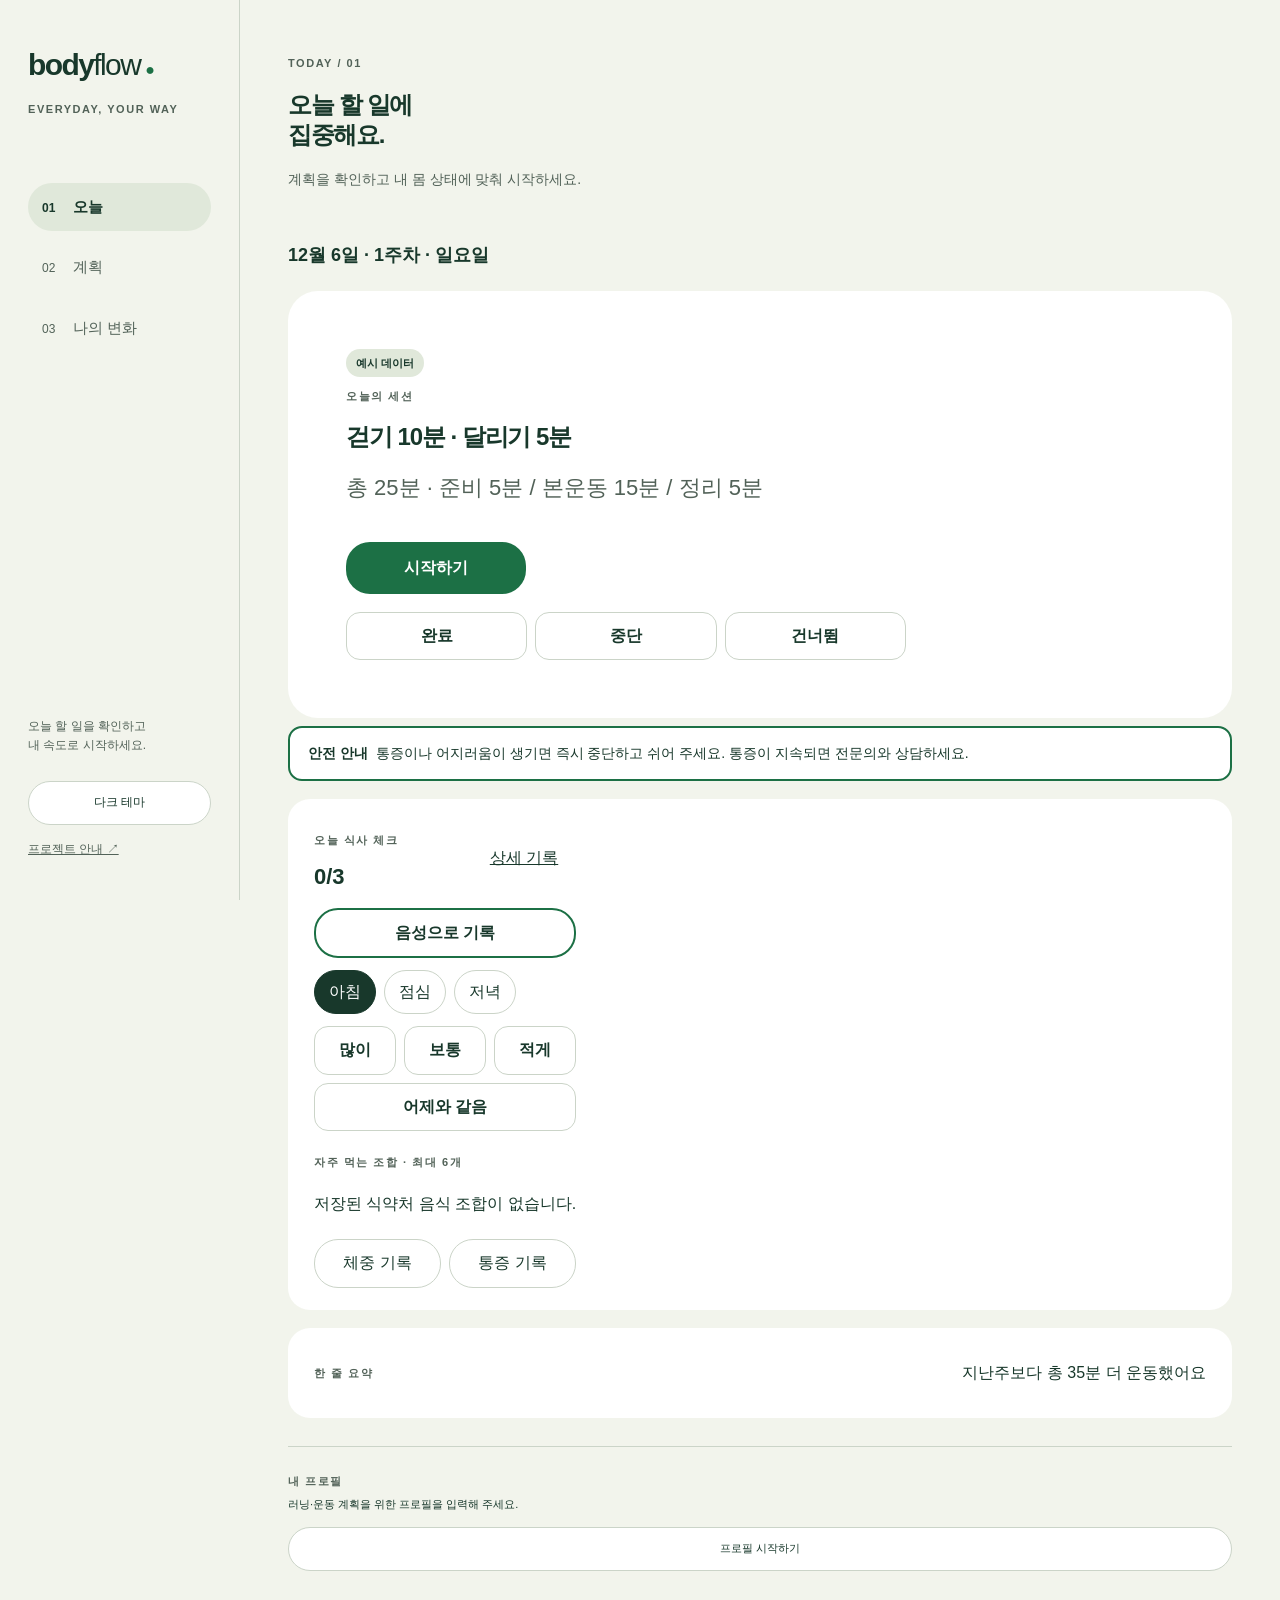
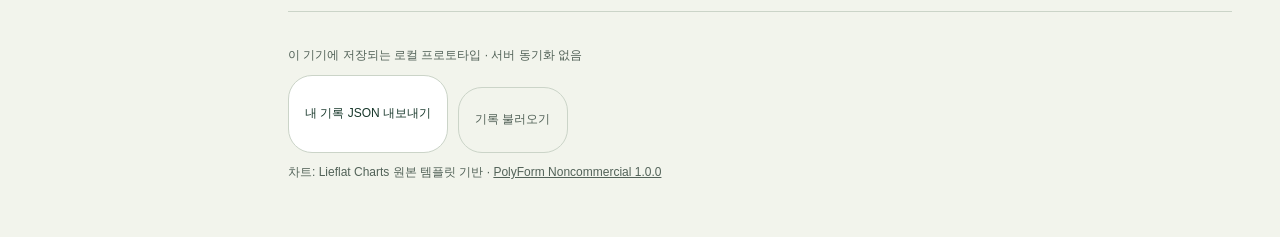
==== commit abefe5d6: "feat: add confirmed Korean voice logging" ====
--- a/app/index.html
+++ b/app/index.html
@@ -1,7 +1,7 @@
 <!doctype html><html lang="ko" data-theme="light"><head><meta charset="utf-8"><meta name="viewport" content="width=device-width,initial-scale=1"><title>BodyFlow · 오늘의 계획</title><link rel="stylesheet" href="style.css"><link rel="stylesheet" href="ia.css"><link rel="stylesheet" href="tokens.css"><link rel="stylesheet" href="accessibility.css"><link rel="stylesheet" href="logging.css"><link rel="stylesheet" href="guidance.css"><link rel="stylesheet" href="food-search.css"></head><body>
 <aside class="sidebar"><a class="brand" href="#today">body<span>flow</span><i>●</i></a><p class="eyebrow">EVERYDAY, YOUR WAY</p><nav aria-label="주요 메뉴"><button data-tab="today" class="active">01 <span>오늘</span></button><button data-tab="plan">02 <span>계획</span></button><button data-tab="progress">03 <span>나의 변화</span></button></nav><div class="sidebar-bottom"><p>오늘 할 일을 확인하고<br>내 속도로 시작하세요.</p><button id="theme">다크 테마</button><a href="../README.md">프로젝트 안내 ↗</a></div></aside>
 <main><header><div><p class="eyebrow" id="section-tag">TODAY / 01</p><h1 id="page-title">오늘 할 일에<br>집중해요.</h1><p id="page-sub">계획을 확인하고 내 몸 상태에 맞춰 시작하세요.</p></div></header><p class="notice" id="storage-notice" role="status"></p>
-<section id="today" class="tab-panel"><aside id="recovery-banner" class="recovery-banner" hidden></aside><aside id="undo-banner" class="undo-banner" hidden><span id="undo-message"></span><button type="button" id="undo-record">직전 입력 되돌리기</button></aside><p id="today-date-week" class="today-date">오늘 날짜와 현재 주차를 불러오는 중입니다.</p><article id="today-session" class="today-session" aria-labelledby="today-session-title"><span class="sample-badge">예시 데이터</span><p class="eyebrow">오늘의 세션</p><h2 id="today-session-title">세션을 불러오는 중입니다.</h2><p id="today-session-total" class="session-total"></p><button id="start-session" class="primary start-button" disabled>시작하기</button><div class="quick-session" role="group" aria-label="세션 수행 결과"><button type="button" data-quick-session="completed">완료</button><button type="button" data-quick-session="stopped">중단</button><button type="button" data-quick-session="skipped">건너뜀</button></div></article><aside id="safety-notice" class="safety-notice" aria-label="안전 안내"><strong>안전 안내</strong><span> 통증이나 어지러움이 생기면 즉시 중단하고 쉬어 주세요. 통증이 지속되면 전문의와 상담하세요.</span></aside><article class="today-meals"><div class="quick-heading"><div><p class="eyebrow">오늘 식사 체크</p><strong id="meal-check-count">—/3</strong></div><button id="open-log" class="text-action">상세 기록</button></div><div class="quick-meal-slots" role="group" aria-label="기록할 끼니"><button type="button" data-meal-slot="breakfast">아침</button><button type="button" data-meal-slot="lunch">점심</button><button type="button" data-meal-slot="dinner">저녁</button></div><div class="quick-meals" role="group" aria-label="식사 간단 기록"><button type="button" data-quick-meal="high">많이</button><button type="button" data-quick-meal="normal">보통</button><button type="button" data-quick-meal="low">적게</button><button type="button" id="copy-yesterday-meal">어제와 같음</button></div><div><p class="eyebrow">자주 먹는 조합 · 최대 6개</p><div id="frequent-combinations" class="frequent-combinations"><p>저장된 식약처 음식 조합이 없습니다.</p></div></div><div class="quick-tools"><button type="button" id="quick-weight-open">체중 기록</button><button type="button" id="quick-pain-open">통증 기록</button></div><p id="quick-record-status" role="status"></p></article><article class="today-summary" aria-labelledby="today-summary-title"><p class="eyebrow">한 줄 요약</p><p id="today-summary-title">아직 비교할 기록이 부족해요</p></article><p id="plan-load-message" class="notice" role="status"></p></section>
+<section id="today" class="tab-panel"><aside id="recovery-banner" class="recovery-banner" hidden></aside><aside id="undo-banner" class="undo-banner" hidden><span id="undo-message"></span><button type="button" id="undo-record">직전 입력 되돌리기</button></aside><p id="today-date-week" class="today-date">오늘 날짜와 현재 주차를 불러오는 중입니다.</p><article id="today-session" class="today-session" aria-labelledby="today-session-title"><span class="sample-badge">예시 데이터</span><p class="eyebrow">오늘의 세션</p><h2 id="today-session-title">세션을 불러오는 중입니다.</h2><p id="today-session-total" class="session-total"></p><button id="start-session" class="primary start-button" disabled>시작하기</button><div class="quick-session" role="group" aria-label="세션 수행 결과"><button type="button" data-quick-session="completed">완료</button><button type="button" data-quick-session="stopped">중단</button><button type="button" data-quick-session="skipped">건너뜀</button></div></article><aside id="safety-notice" class="safety-notice" aria-label="안전 안내"><strong>안전 안내</strong><span> 통증이나 어지러움이 생기면 즉시 중단하고 쉬어 주세요. 통증이 지속되면 전문의와 상담하세요.</span></aside><article class="today-meals"><div class="quick-heading"><div><p class="eyebrow">오늘 식사 체크</p><strong id="meal-check-count">—/3</strong></div><button id="open-log" class="text-action">상세 기록</button></div><button type="button" id="voice-record-open" hidden>음성으로 기록</button><div class="quick-meal-slots" role="group" aria-label="기록할 끼니"><button type="button" data-meal-slot="breakfast">아침</button><button type="button" data-meal-slot="lunch">점심</button><button type="button" data-meal-slot="dinner">저녁</button></div><div class="quick-meals" role="group" aria-label="식사 간단 기록"><button type="button" data-quick-meal="high">많이</button><button type="button" data-quick-meal="normal">보통</button><button type="button" data-quick-meal="low">적게</button><button type="button" id="copy-yesterday-meal">어제와 같음</button></div><div><p class="eyebrow">자주 먹는 조합 · 최대 6개</p><div id="frequent-combinations" class="frequent-combinations"><p>저장된 식약처 음식 조합이 없습니다.</p></div></div><div class="quick-tools"><button type="button" id="quick-weight-open">체중 기록</button><button type="button" id="quick-pain-open">통증 기록</button></div><p id="quick-record-status" role="status"></p></article><article class="today-summary" aria-labelledby="today-summary-title"><p class="eyebrow">한 줄 요약</p><p id="today-summary-title">아직 비교할 기록이 부족해요</p></article><p id="plan-load-message" class="notice" role="status"></p></section>
 <section id="plan" class="tab-panel" hidden><div class="section-controls"><div><p class="eyebrow">4주 러닝 계획 · 예시 데이터</p><h2>이번 주 진행도</h2><p id="plan-progress">계획을 불러오는 중입니다.</p></div></div><div id="plan-week-list" class="plan-week-list"></div><article class="chart-card change-history"><p class="eyebrow">계획 변경 이력 · 예시 데이터</p><h2>왜 계획이 바뀌었나요?</h2><ol id="plan-history"></ol></article><div id="plan-extras"></div></section>
 <section id="progress" class="tab-panel" hidden><div class="data-bar"><div><strong id="mode-label">예시 데이터</strong><span id="period-label"></span></div><div class="switch"><button id="demo-mode" aria-pressed="true">예시 둘러보기</button><button id="own-mode" aria-pressed="false">내 기록</button></div></div><div class="summary"><div><span>마지막 기록일 섭취</span><strong id="calorie-total">—</strong><span id="calorie-source" class="mfds-badge" hidden>식약처</span><small>kcal · 기록한 음식만 합산</small></div><div><span>최근 7일 기록</span><strong id="record-days">—</strong><small>일 · 누락은 0으로 계산하지 않아요</small></div><div><span>하루 영양 목표</span><strong>나에게 맞게</strong><small>현재 목표는 시연용 예시입니다</small></div></div><div class="section-controls"><h2>기존 차트 7종</h2><div class="switch" aria-label="체중 조회 기간"><button data-days="7" aria-pressed="true">7일</button><button data-days="30" aria-pressed="false">30일</button></div></div><div class="chart-grid all-charts">
 <article class="chart-card" data-template="L15"><div class="card-top"><span class="chart-label">TODAY / NUTRIENTS · <b class="mfds-badge">식약처</b></span><button class="replay" data-chart="nutrition-chart" aria-label="영양 그래프 다시 재생">↻</button></div><h2>영양소마다 목표가 달라요</h2><p class="sub">탄수·단백·지방 각각의 기록량 / 예시 목표</p><div class="plot"><svg id="nutrition-chart" viewBox="0 0 400 320" role="img" aria-label="영양소별 목표 대비 비율"></svg></div><p class="readout" aria-live="polite">수치를 누르거나 Tab 키로 확인하세요.</p><p class="explanation">100개의 눈금이 하루 목표를 나타냅니다. 100%를 넘는 경우 실제 비율을 숫자로 보여줍니다.</p><details><summary>데이터 표 보기</summary><div data-table="nutrition-chart"></div></details><p class="src">L15 · BALLOT TALLY · 기록 데이터</p></article>
@@ -15,6 +15,7 @@
 <dialog id="session-dialog"><div class="card-top"><h2 id="session-dialog-title">오늘의 세션</h2><button type="button" id="close-session" aria-label="세션 안내 닫기">×</button></div><span class="sample-badge">예시 데이터</span><div id="session-dialog-content"></div></dialog>
 <dialog id="quick-weight-dialog" aria-labelledby="quick-weight-title"><div class="card-top"><h2 id="quick-weight-title">체중 기록</h2><button type="button" id="quick-weight-close">× 닫기</button></div><div class="weight-stepper"><button type="button" id="quick-weight-minus">− <span>0.1 kg</span></button><output id="quick-weight-value">—</output><button type="button" id="quick-weight-plus">+ <span>0.1 kg</span></button></div><input id="quick-weight-range" type="range" min="20" max="400" step="0.1" aria-label="체중 슬라이더"><details><summary>숫자로 입력</summary><label>체중 (kg)<input id="quick-weight-number" type="number" min="20" max="400" step="0.1" inputmode="decimal"></label></details><button type="button" id="quick-weight-save" class="primary">체중 저장</button><p id="quick-weight-message" role="status"></p></dialog>
 <dialog id="quick-check-dialog" aria-labelledby="quick-check-title"><div class="card-top"><h2 id="quick-check-title">통증 기록</h2><button type="button" id="quick-check-close">× 닫기</button></div><section id="quick-rpe-section" hidden><label for="quick-rpe-range">수행 후 힘든 정도 <output id="quick-rpe-value">5</output> / 10</label><input id="quick-rpe-range" type="range" min="1" max="10" step="1" value="5"><p>슬라이더를 한 번 조절하면 세션 완료가 저장됩니다.</p></section><p id="quick-pain-prompt">지금 불편한 부위가 있나요?</p><div class="quick-body-picker" role="group" aria-label="통증 부위"><svg viewBox="0 0 160 300" aria-label="부위 선택용 인체 실루엣" role="img"><circle cx="80" cy="30" r="20"/><path d="M50 62 Q80 48 110 62 L102 154 116 266 91 266 80 170 69 266 44 266 58 154Z"/><path d="M52 70 22 151 38 158 67 96M108 70l30 81-16 7-29-62"/></svg><button type="button" data-quick-pain="shoulder">어깨</button><button type="button" data-quick-pain="back">허리</button><button type="button" data-quick-pain="knee">무릎</button><button type="button" data-quick-pain="ankle">발목</button><button type="button" data-quick-pain="none">없음</button></div><div id="quick-pain-intensity" class="tap-options three" role="group" aria-label="통증 강도" hidden><button type="button" data-quick-intensity="slight">약간</button><button type="button" data-quick-intensity="moderate">보통</button><button type="button" data-quick-intensity="severe">심함</button></div><p id="quick-check-message" role="status"></p></dialog>
+<dialog id="voice-confirm-dialog" aria-labelledby="voice-confirm-title"><p class="eyebrow" id="voice-confirm-title">음성 기록 확인</p><p id="voice-heard"></p><strong id="voice-interpretation">듣고 있어요</strong><div class="voice-actions"><button type="button" id="voice-confirm">맞아요</button><button type="button" id="voice-retry">다시</button></div><p id="voice-record-message" role="status"></p></dialog>
 <dialog id="log-dialog"><form id="log-form"><div class="card-top"><h2>오늘 기록</h2><button type="button" id="close-log" aria-label="기록 화면 닫기">× <span>닫기</span></button></div><p>누르기만 해도 기록할 수 있어요. 선택하지 않은 항목은 미기록으로 남습니다.</p><label class="record-date">기록 날짜<input required type="date" name="date"></label>
 <section class="tap-section" aria-labelledby="weight-heading"><h3 id="weight-heading">체중</h3><p id="weight-source" class="tap-help"></p><div class="weight-stepper"><button type="button" id="weight-minus" aria-label="체중 0.1kg 줄이기">− <span>0.1 kg</span></button><output id="weight-value" for="weight-range">—</output><button type="button" id="weight-plus" aria-label="체중 0.1kg 늘리기">+ <span>0.1 kg</span></button></div><input id="weight-range" type="range" min="20" max="400" step="0.1" aria-label="체중 슬라이더"><details id="weight-direct"><summary>숫자로 입력</summary><label>체중 (kg)<input type="number" name="weight" min="20" max="400" step="0.1" inputmode="decimal"></label></details></section>
 <section class="tap-section" aria-labelledby="meal-heading"><h3 id="meal-heading">식사</h3><p class="tap-help">양만 선택해도 식사 기록이 완료됩니다.</p><div class="tap-options three" role="group" aria-label="식사량"><button type="button" data-meal="high" aria-pressed="false">많이</button><button type="button" data-meal="normal" aria-pressed="false">보통</button><button type="button" data-meal="low" aria-pressed="false">적게</button></div><input type="hidden" name="meal_amount">
@@ -22,4 +23,4 @@
 <section class="tap-section" aria-labelledby="pain-heading"><h3 id="pain-heading">통증</h3><p class="tap-help">불편한 부위를 모두 눌러 주세요.</p><div class="body-picker"><svg viewBox="0 0 160 300" role="img" aria-label="부위 선택용 인체 실루엣"><circle cx="80" cy="30" r="20"/><path d="M50 62 Q80 48 110 62 L102 154 116 266 91 266 80 170 69 266 44 266 58 154Z"/><path d="M52 70 22 151 38 158 67 96M108 70l30 81-16 7-29-62"/></svg><button type="button" data-pain="shoulder" aria-pressed="false">어깨</button><button type="button" data-pain="back" aria-pressed="false">허리</button><button type="button" data-pain="knee" aria-pressed="false">무릎</button><button type="button" data-pain="ankle" aria-pressed="false">발목</button></div><button type="button" class="none-option" data-pain="none" aria-pressed="false">통증 없음</button><input type="hidden" name="pain_areas"><div id="pain-intensity" hidden><p class="tap-help">통증 강도</p><div class="tap-options three" role="group" aria-label="통증 강도"><button type="button" data-intensity="slight" aria-pressed="false">약간</button><button type="button" data-intensity="moderate" aria-pressed="false">보통</button><button type="button" data-intensity="severe" aria-pressed="false">심함</button></div><input type="hidden" name="pain_intensity"></div></section>
 <section class="tap-section" aria-labelledby="session-heading"><h3 id="session-heading">세션 수행</h3><div class="tap-options three session-options" role="group" aria-label="세션 수행 결과"><button type="button" data-session="completed" aria-pressed="false">완료</button><button type="button" data-session="stopped" aria-pressed="false">중단</button><button type="button" data-session="skipped" aria-pressed="false">건너뜀</button></div><input type="hidden" name="session_status"><div id="session-rpe" hidden><label for="session-rpe-range">수행 후 힘든 정도 <output id="session-rpe-value">5</output> / 10</label><input id="session-rpe-range" type="range" min="1" max="10" step="1" value="5" aria-describedby="session-rpe-help"><p id="session-rpe-help" class="tap-help">완료 기록에는 슬라이더를 한 번 조절해 주세요.</p><input type="hidden" name="session_rpe"></div></section>
 <details id="activity-details"><summary>기존 운동 시간 상세 입력 (선택)</summary><div class="form-grid"><label>근력 (분)<input type="number" name="strength" min="0" max="1440" step="1"></label><label>유산소 (분)<input type="number" name="cardio" min="0" max="1440" step="1"></label></div></details><p id="form-message" role="status"></p><button type="button" id="delete-record" class="delete-record" hidden>이 날짜 기록 삭제</button><button type="submit" class="primary save-record">선택한 기록 저장</button></form></dialog>
-<script src="charts.js"></script><script src="presets.js"></script><script src="profile.js"></script><script src="record.js"></script><script src="food-search.js"></script><script src="app.js"></script><script src="quick-recording.js"></script><script src="insights.js"></script><script src="recovery.js"></script><script src="plan.js"></script><script src="content-cards.js"></script></body></html>
+<script src="charts.js"></script><script src="presets.js"></script><script src="profile.js"></script><script src="record.js"></script><script src="voice-parser.js"></script><script src="food-search.js"></script><script src="app.js"></script><script src="quick-recording.js"></script><script src="voice-recording.js"></script><script src="insights.js"></script><script src="recovery.js"></script><script src="plan.js"></script><script src="content-cards.js"></script></body></html>
--- a/app/logging.css
+++ b/app/logging.css
@@ -62,3 +62,4 @@
 }
 
 #today .today-meals{display:grid;gap:12px}.quick-heading{display:flex;align-items:center;justify-content:space-between}.quick-meals,.quick-session{display:grid;grid-template-columns:repeat(3,1fr);gap:8px}.quick-meals button,.quick-session button{min-height:48px;border-radius:14px;font-weight:700}.quick-meals #copy-yesterday-meal{grid-column:1/-1}.quick-session{margin-top:18px;max-width:560px}.quick-meal-slots,.quick-tools,.frequent-combinations{display:flex;gap:8px;flex-wrap:wrap}.quick-meal-slots button{padding:6px 14px}.frequent-combinations button{border-radius:14px}.quick-tools button{flex:1}#today .today-meals #quick-record-status:empty{display:none}.quick-body-picker{position:relative;width:260px;height:350px;margin:8px auto}.quick-body-picker svg{position:absolute;inset:0 0 40px;margin:auto;width:166px;height:300px;fill:var(--pill);stroke:var(--grid);stroke-width:5;stroke-linecap:round;stroke-linejoin:round}.quick-body-picker button{position:absolute;z-index:1;min-height:48px;background:var(--surface)}.quick-body-picker [data-quick-pain=shoulder]{top:55px;right:0}.quick-body-picker [data-quick-pain=back]{top:125px;left:0}.quick-body-picker [data-quick-pain=knee]{top:200px;right:0}.quick-body-picker [data-quick-pain=ankle]{bottom:55px;left:0}.quick-body-picker [data-quick-pain=none]{bottom:0;left:0;width:100%}#quick-rpe-section{padding:12px;background:var(--pill);border-radius:14px}#quick-rpe-section label{font-size:var(--font-body);font-weight:700}#quick-weight-save{width:100%;margin-top:16px}#quick-pain-intensity{margin-top:12px}button:disabled{opacity:.5;cursor:default}@media(max-width:500px){.quick-session button{padding:8px 6px}.quick-body-picker{width:240px}}
+#voice-record-open{width:100%;min-height:var(--touch-min);border:2px solid var(--accent);font-weight:800}#voice-confirm-dialog{width:min(520px,calc(100% - 32px));text-align:center}#voice-heard{margin:18px 0 8px}#voice-interpretation{display:block;padding:22px 14px;border-radius:16px;background:var(--pill);font-size:clamp(26px,var(--font-title),34px);line-height:1.3}.voice-actions{display:grid;grid-template-columns:1fr 1fr;gap:10px;margin-top:18px}.voice-actions button{min-height:var(--touch-min);font-size:var(--font-body);font-weight:800}.voice-actions #voice-confirm{background:var(--ink);color:var(--surface)}
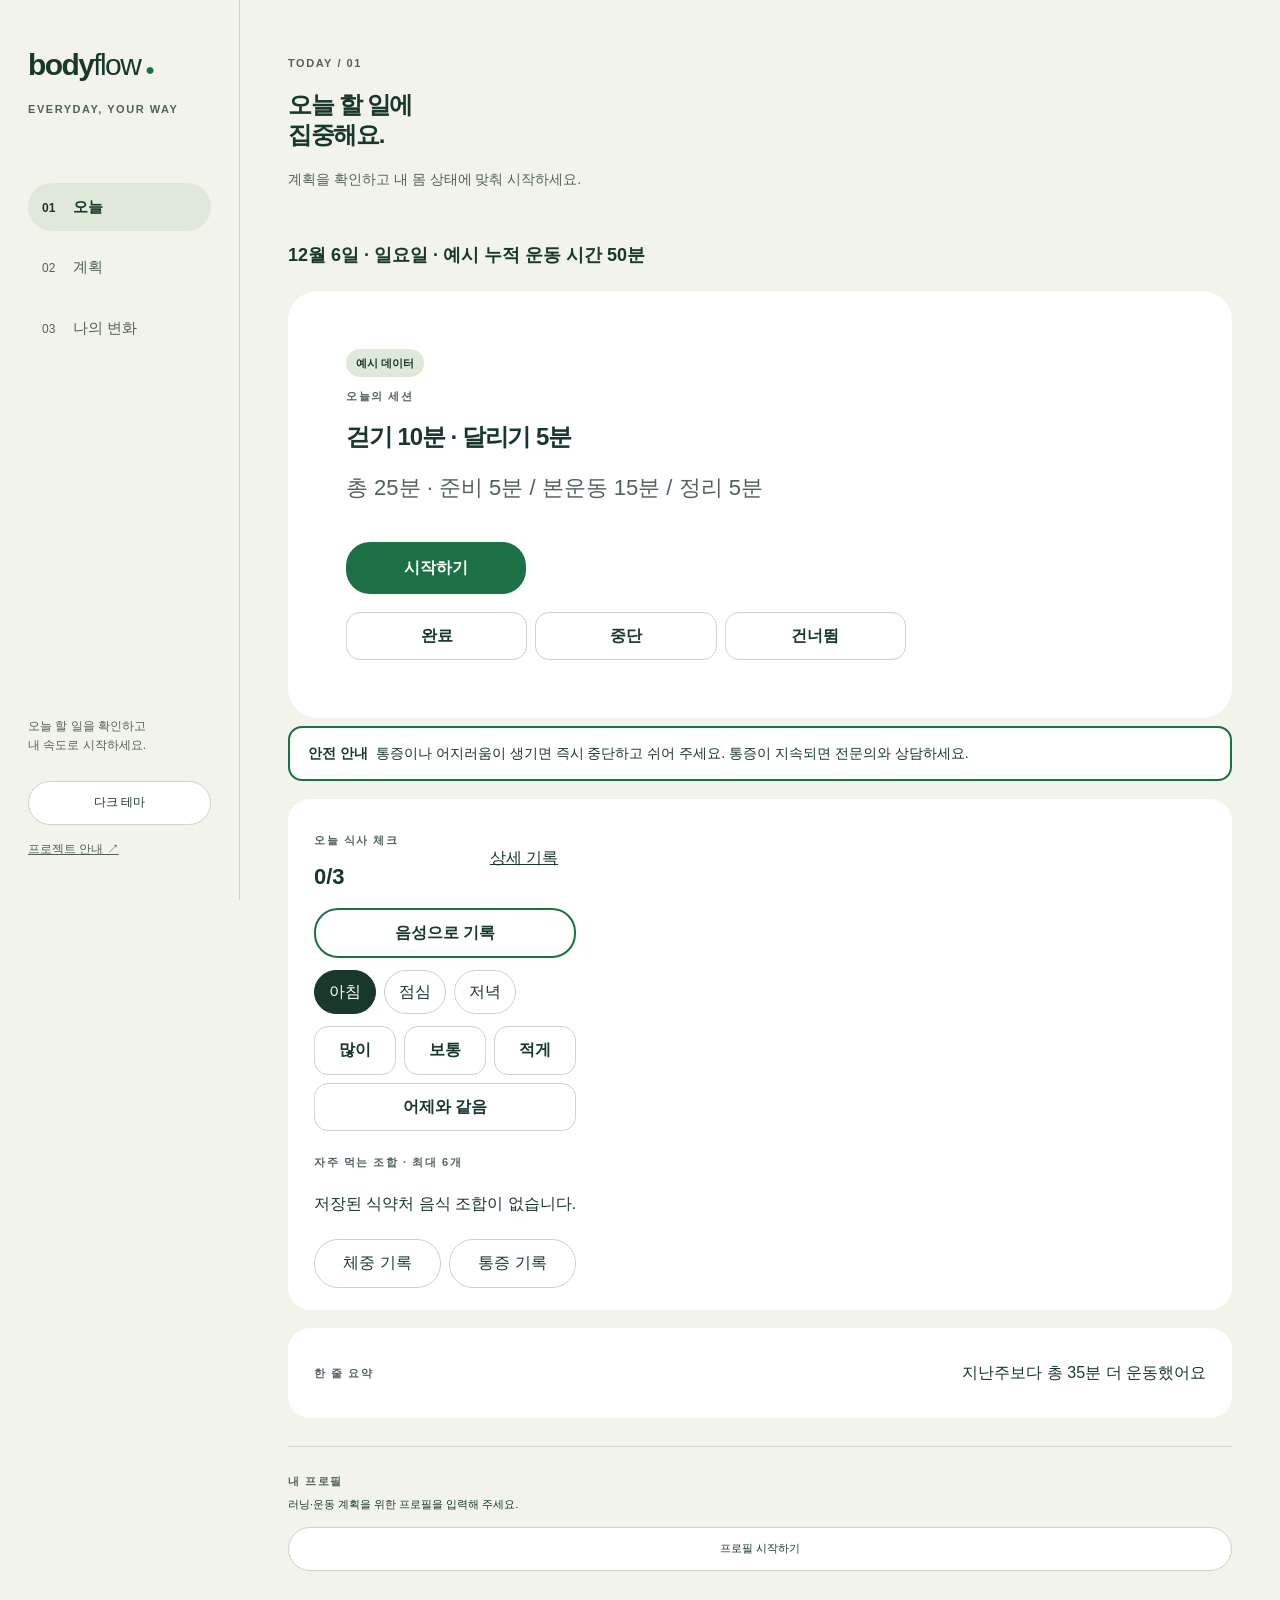
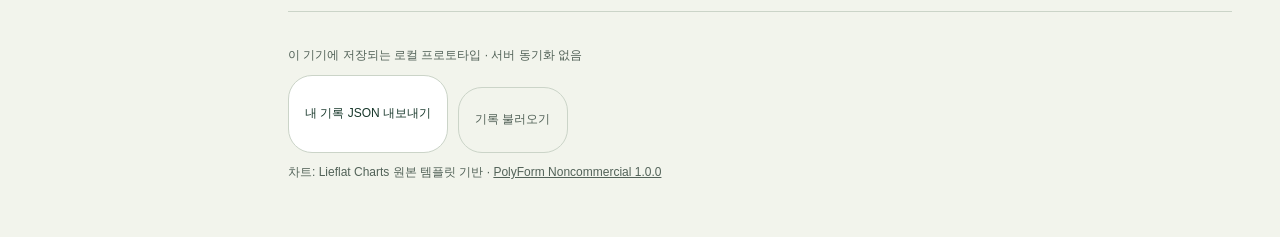
==== commit f9d68f37: "feat: show cumulative minutes instead of week labels in example plan - 오늘 화면 머리글: "N주차" 대신 "예시 누적 운동" ====
--- a/app/index.html
+++ b/app/index.html
@@ -1,8 +1,8 @@
 <!doctype html><html lang="ko" data-theme="light"><head><meta charset="utf-8"><meta name="viewport" content="width=device-width,initial-scale=1"><title>BodyFlow · 오늘의 계획</title><link rel="stylesheet" href="style.css"><link rel="stylesheet" href="ia.css"><link rel="stylesheet" href="tokens.css"><link rel="stylesheet" href="accessibility.css"><link rel="stylesheet" href="logging.css"><link rel="stylesheet" href="guidance.css"><link rel="stylesheet" href="food-search.css"></head><body>
 <aside class="sidebar"><a class="brand" href="#today">body<span>flow</span><i>●</i></a><p class="eyebrow">EVERYDAY, YOUR WAY</p><nav aria-label="주요 메뉴"><button data-tab="today" class="active">01 <span>오늘</span></button><button data-tab="plan">02 <span>계획</span></button><button data-tab="progress">03 <span>나의 변화</span></button></nav><div class="sidebar-bottom"><p>오늘 할 일을 확인하고<br>내 속도로 시작하세요.</p><button id="theme">다크 테마</button><a href="../README.md">프로젝트 안내 ↗</a></div></aside>
 <main><header><div><p class="eyebrow" id="section-tag">TODAY / 01</p><h1 id="page-title">오늘 할 일에<br>집중해요.</h1><p id="page-sub">계획을 확인하고 내 몸 상태에 맞춰 시작하세요.</p></div></header><p class="notice" id="storage-notice" role="status"></p>
-<section id="today" class="tab-panel"><aside id="recovery-banner" class="recovery-banner" hidden></aside><aside id="undo-banner" class="undo-banner" hidden><span id="undo-message"></span><button type="button" id="undo-record">직전 입력 되돌리기</button></aside><p id="today-date-week" class="today-date">오늘 날짜와 현재 주차를 불러오는 중입니다.</p><article id="today-session" class="today-session" aria-labelledby="today-session-title"><span class="sample-badge">예시 데이터</span><p class="eyebrow">오늘의 세션</p><h2 id="today-session-title">세션을 불러오는 중입니다.</h2><p id="today-session-total" class="session-total"></p><button id="start-session" class="primary start-button" disabled>시작하기</button><div class="quick-session" role="group" aria-label="세션 수행 결과"><button type="button" data-quick-session="completed">완료</button><button type="button" data-quick-session="stopped">중단</button><button type="button" data-quick-session="skipped">건너뜀</button></div></article><aside id="safety-notice" class="safety-notice" aria-label="안전 안내"><strong>안전 안내</strong><span> 통증이나 어지러움이 생기면 즉시 중단하고 쉬어 주세요. 통증이 지속되면 전문의와 상담하세요.</span></aside><article class="today-meals"><div class="quick-heading"><div><p class="eyebrow">오늘 식사 체크</p><strong id="meal-check-count">—/3</strong></div><button id="open-log" class="text-action">상세 기록</button></div><button type="button" id="voice-record-open" hidden>음성으로 기록</button><div class="quick-meal-slots" role="group" aria-label="기록할 끼니"><button type="button" data-meal-slot="breakfast">아침</button><button type="button" data-meal-slot="lunch">점심</button><button type="button" data-meal-slot="dinner">저녁</button></div><div class="quick-meals" role="group" aria-label="식사 간단 기록"><button type="button" data-quick-meal="high">많이</button><button type="button" data-quick-meal="normal">보통</button><button type="button" data-quick-meal="low">적게</button><button type="button" id="copy-yesterday-meal">어제와 같음</button></div><div><p class="eyebrow">자주 먹는 조합 · 최대 6개</p><div id="frequent-combinations" class="frequent-combinations"><p>저장된 식약처 음식 조합이 없습니다.</p></div></div><div class="quick-tools"><button type="button" id="quick-weight-open">체중 기록</button><button type="button" id="quick-pain-open">통증 기록</button></div><p id="quick-record-status" role="status"></p></article><article class="today-summary" aria-labelledby="today-summary-title"><p class="eyebrow">한 줄 요약</p><p id="today-summary-title">아직 비교할 기록이 부족해요</p></article><p id="plan-load-message" class="notice" role="status"></p></section>
-<section id="plan" class="tab-panel" hidden><div class="section-controls"><div><p class="eyebrow">4주 러닝 계획 · 예시 데이터</p><h2>이번 주 진행도</h2><p id="plan-progress">계획을 불러오는 중입니다.</p></div></div><div id="plan-week-list" class="plan-week-list"></div><article class="chart-card change-history"><p class="eyebrow">계획 변경 이력 · 예시 데이터</p><h2>왜 계획이 바뀌었나요?</h2><ol id="plan-history"></ol></article><div id="plan-extras"></div></section>
+<section id="today" class="tab-panel"><aside id="recovery-banner" class="recovery-banner" hidden></aside><aside id="undo-banner" class="undo-banner" hidden><span id="undo-message"></span><button type="button" id="undo-record">직전 입력 되돌리기</button></aside><p id="today-date-week" class="today-date">오늘 날짜와 누적 운동 시간을 불러오는 중입니다.</p><article id="today-session" class="today-session" aria-labelledby="today-session-title"><span class="sample-badge">예시 데이터</span><p class="eyebrow">오늘의 세션</p><h2 id="today-session-title">세션을 불러오는 중입니다.</h2><p id="today-session-total" class="session-total"></p><button id="start-session" class="primary start-button" disabled>시작하기</button><div class="quick-session" role="group" aria-label="세션 수행 결과"><button type="button" data-quick-session="completed">완료</button><button type="button" data-quick-session="stopped">중단</button><button type="button" data-quick-session="skipped">건너뜀</button></div></article><aside id="safety-notice" class="safety-notice" aria-label="안전 안내"><strong>안전 안내</strong><span> 통증이나 어지러움이 생기면 즉시 중단하고 쉬어 주세요. 통증이 지속되면 전문의와 상담하세요.</span></aside><article class="today-meals"><div class="quick-heading"><div><p class="eyebrow">오늘 식사 체크</p><strong id="meal-check-count">—/3</strong></div><button id="open-log" class="text-action">상세 기록</button></div><button type="button" id="voice-record-open" hidden>음성으로 기록</button><div class="quick-meal-slots" role="group" aria-label="기록할 끼니"><button type="button" data-meal-slot="breakfast">아침</button><button type="button" data-meal-slot="lunch">점심</button><button type="button" data-meal-slot="dinner">저녁</button></div><div class="quick-meals" role="group" aria-label="식사 간단 기록"><button type="button" data-quick-meal="high">많이</button><button type="button" data-quick-meal="normal">보통</button><button type="button" data-quick-meal="low">적게</button><button type="button" id="copy-yesterday-meal">어제와 같음</button></div><div><p class="eyebrow">자주 먹는 조합 · 최대 6개</p><div id="frequent-combinations" class="frequent-combinations"><p>저장된 식약처 음식 조합이 없습니다.</p></div></div><div class="quick-tools"><button type="button" id="quick-weight-open">체중 기록</button><button type="button" id="quick-pain-open">통증 기록</button></div><p id="quick-record-status" role="status"></p></article><article class="today-summary" aria-labelledby="today-summary-title"><p class="eyebrow">한 줄 요약</p><p id="today-summary-title">아직 비교할 기록이 부족해요</p></article><p id="plan-load-message" class="notice" role="status"></p></section>
+<section id="plan" class="tab-panel" hidden><div class="section-controls"><div><p class="eyebrow">4주 러닝 계획 · 예시 데이터</p><h2>누적 운동 시간</h2><p id="plan-progress">계획을 불러오는 중입니다.</p></div></div><p id="adaptive-status" class="notice" role="status"></p><article id="adaptive-proposal" class="chart-card adaptive-proposal" hidden><p class="eyebrow">다음 계획 조정 제안</p><h2>기록을 반영해 계획을 바꿀까요?</h2><p id="adaptive-reason" class="adaptive-reason"></p><p id="adaptive-warning" class="safety-notice" role="alert" hidden></p><div class="adaptive-actions"><button type="button" id="adaptive-accept" class="primary">조정된 계획 사용</button><button type="button" id="adaptive-reject">이번 조정 사용하지 않기</button></div></article><div id="plan-week-list" class="plan-week-list"></div><article class="chart-card change-history"><p class="eyebrow" id="plan-history-label">계획 변경 이력 · 예시 데이터</p><h2>왜 계획이 바뀌었나요?</h2><ol id="plan-history"></ol></article><div id="plan-extras"></div></section>
 <section id="progress" class="tab-panel" hidden><div class="data-bar"><div><strong id="mode-label">예시 데이터</strong><span id="period-label"></span></div><div class="switch"><button id="demo-mode" aria-pressed="true">예시 둘러보기</button><button id="own-mode" aria-pressed="false">내 기록</button></div></div><div class="summary"><div><span>마지막 기록일 섭취</span><strong id="calorie-total">—</strong><span id="calorie-source" class="mfds-badge" hidden>식약처</span><small>kcal · 기록한 음식만 합산</small></div><div><span>최근 7일 기록</span><strong id="record-days">—</strong><small>일 · 누락은 0으로 계산하지 않아요</small></div><div><span>하루 영양 목표</span><strong>나에게 맞게</strong><small>현재 목표는 시연용 예시입니다</small></div></div><div class="section-controls"><h2>기존 차트 7종</h2><div class="switch" aria-label="체중 조회 기간"><button data-days="7" aria-pressed="true">7일</button><button data-days="30" aria-pressed="false">30일</button></div></div><div class="chart-grid all-charts">
 <article class="chart-card" data-template="L15"><div class="card-top"><span class="chart-label">TODAY / NUTRIENTS · <b class="mfds-badge">식약처</b></span><button class="replay" data-chart="nutrition-chart" aria-label="영양 그래프 다시 재생">↻</button></div><h2>영양소마다 목표가 달라요</h2><p class="sub">탄수·단백·지방 각각의 기록량 / 예시 목표</p><div class="plot"><svg id="nutrition-chart" viewBox="0 0 400 320" role="img" aria-label="영양소별 목표 대비 비율"></svg></div><p class="readout" aria-live="polite">수치를 누르거나 Tab 키로 확인하세요.</p><p class="explanation">100개의 눈금이 하루 목표를 나타냅니다. 100%를 넘는 경우 실제 비율을 숫자로 보여줍니다.</p><details><summary>데이터 표 보기</summary><div data-table="nutrition-chart"></div></details><p class="src">L15 · BALLOT TALLY · 기록 데이터</p></article>
 <article class="chart-card" data-template="F1"><div class="card-top"><span class="chart-label">LAST 7 DAYS / ENERGY · <b class="mfds-badge">식약처</b></span><button class="replay" data-chart="calories-chart" aria-label="열량 그래프 다시 재생">↻</button></div><h2 id="calories-title">기록한 날의 평균을 봐요</h2><p class="sub">최근 7일 · 한 줄 = 10 kcal · 미기록 제외</p><div class="plot"><svg id="calories-chart" viewBox="0 0 400 320" role="img" aria-label="일별 섭취 열량"></svg></div><p class="readout" aria-live="polite">수치를 선택하면 날짜와 열량을 확인할 수 있어요.</p><p class="explanation">비어 있는 날은 먹지 않은 날을 뜻하지 않아요. 마지막 부분 줄은 10 kcal 미만의 나머지를 나타냅니다.</p><details><summary>데이터 표 보기</summary><div data-table="calories-chart"></div></details><p class="src">F1 · RUNG BARS · 기록 데이터</p></article>
@@ -23,4 +23,4 @@
 <section class="tap-section" aria-labelledby="pain-heading"><h3 id="pain-heading">통증</h3><p class="tap-help">불편한 부위를 모두 눌러 주세요.</p><div class="body-picker"><svg viewBox="0 0 160 300" role="img" aria-label="부위 선택용 인체 실루엣"><circle cx="80" cy="30" r="20"/><path d="M50 62 Q80 48 110 62 L102 154 116 266 91 266 80 170 69 266 44 266 58 154Z"/><path d="M52 70 22 151 38 158 67 96M108 70l30 81-16 7-29-62"/></svg><button type="button" data-pain="shoulder" aria-pressed="false">어깨</button><button type="button" data-pain="back" aria-pressed="false">허리</button><button type="button" data-pain="knee" aria-pressed="false">무릎</button><button type="button" data-pain="ankle" aria-pressed="false">발목</button></div><button type="button" class="none-option" data-pain="none" aria-pressed="false">통증 없음</button><input type="hidden" name="pain_areas"><div id="pain-intensity" hidden><p class="tap-help">통증 강도</p><div class="tap-options three" role="group" aria-label="통증 강도"><button type="button" data-intensity="slight" aria-pressed="false">약간</button><button type="button" data-intensity="moderate" aria-pressed="false">보통</button><button type="button" data-intensity="severe" aria-pressed="false">심함</button></div><input type="hidden" name="pain_intensity"></div></section>
 <section class="tap-section" aria-labelledby="session-heading"><h3 id="session-heading">세션 수행</h3><div class="tap-options three session-options" role="group" aria-label="세션 수행 결과"><button type="button" data-session="completed" aria-pressed="false">완료</button><button type="button" data-session="stopped" aria-pressed="false">중단</button><button type="button" data-session="skipped" aria-pressed="false">건너뜀</button></div><input type="hidden" name="session_status"><div id="session-rpe" hidden><label for="session-rpe-range">수행 후 힘든 정도 <output id="session-rpe-value">5</output> / 10</label><input id="session-rpe-range" type="range" min="1" max="10" step="1" value="5" aria-describedby="session-rpe-help"><p id="session-rpe-help" class="tap-help">완료 기록에는 슬라이더를 한 번 조절해 주세요.</p><input type="hidden" name="session_rpe"></div></section>
 <details id="activity-details"><summary>기존 운동 시간 상세 입력 (선택)</summary><div class="form-grid"><label>근력 (분)<input type="number" name="strength" min="0" max="1440" step="1"></label><label>유산소 (분)<input type="number" name="cardio" min="0" max="1440" step="1"></label></div></details><p id="form-message" role="status"></p><button type="button" id="delete-record" class="delete-record" hidden>이 날짜 기록 삭제</button><button type="submit" class="primary save-record">선택한 기록 저장</button></form></dialog>
-<script src="charts.js"></script><script src="presets.js"></script><script src="profile.js"></script><script src="record.js"></script><script src="voice-parser.js"></script><script src="food-search.js"></script><script src="app.js"></script><script src="quick-recording.js"></script><script src="voice-recording.js"></script><script src="insights.js"></script><script src="recovery.js"></script><script src="plan.js"></script><script src="content-cards.js"></script></body></html>
+<script src="charts.js"></script><script src="presets.js"></script><script src="profile.js"></script><script src="record.js"></script><script src="prescribe.js"></script><script src="voice-parser.js"></script><script src="food-search.js"></script><script src="app.js"></script><script src="quick-recording.js"></script><script src="voice-recording.js"></script><script src="insights.js"></script><script src="recovery.js"></script><script src="plan.js"></script><script src="adaptive-plan.js"></script><script src="content-cards.js"></script></body></html>
--- a/app/ia.css
+++ b/app/ia.css
@@ -1 +1,2 @@
 .today-date{font-size:18px;font-weight:700;margin:8px 0 20px}.today-session{position:relative;background:var(--surface);border-radius:30px;padding:clamp(28px,5vw,58px);min-height:330px;display:flex;flex-direction:column;justify-content:center}.today-session h2{font-size:clamp(34px,5vw,62px);line-height:1.18;max-width:900px}.session-total{font-size:17px;color:var(--muted)}.sample-badge{display:inline-flex;align-self:flex-start;background:var(--pill);border-radius:999px;padding:5px 10px;font-size:11px;font-weight:700}.start-button{min-height:52px;align-self:flex-start;min-width:180px;margin-top:26px}.today-meals,.today-summary{display:flex;justify-content:space-between;align-items:center;gap:20px;background:var(--surface);border-radius:22px;padding:22px 26px;margin-top:18px}.today-meals strong{font-size:32px}.text-action{background:transparent;border:0;text-decoration:underline}.plan-week-list{display:grid;grid-template-columns:repeat(2,minmax(0,1fr));gap:18px}.plan-week p{border-top:1px solid var(--grid);padding-top:10px}.change-history{margin-top:22px}.profile-access{margin-top:28px;padding-top:20px;border-top:1px solid var(--grid);font-size:11px}.profile-access p{margin:5px 0}.profile-access button{width:100%;margin-top:8px}.all-charts .wide{grid-column:1/-1}@media(max-width:760px){.today-session{min-height:310px}.today-session h2{font-size:36px}.today-meals,.today-summary{padding:18px}.plan-week-list{grid-template-columns:1fr}.profile-access{display:none}}
+.adaptive-proposal{margin:18px 0 22px;border:2px solid var(--accent)}.adaptive-reason{font-size:var(--font-value);color:var(--ink);font-weight:700}.adaptive-actions{display:flex;gap:10px;flex-wrap:wrap;margin-top:18px}.adaptive-actions button{flex:1;min-width:210px}.adaptive-proposal .safety-notice{display:block}@media(max-width:760px){.adaptive-actions{display:grid}.adaptive-actions button{min-width:0}}
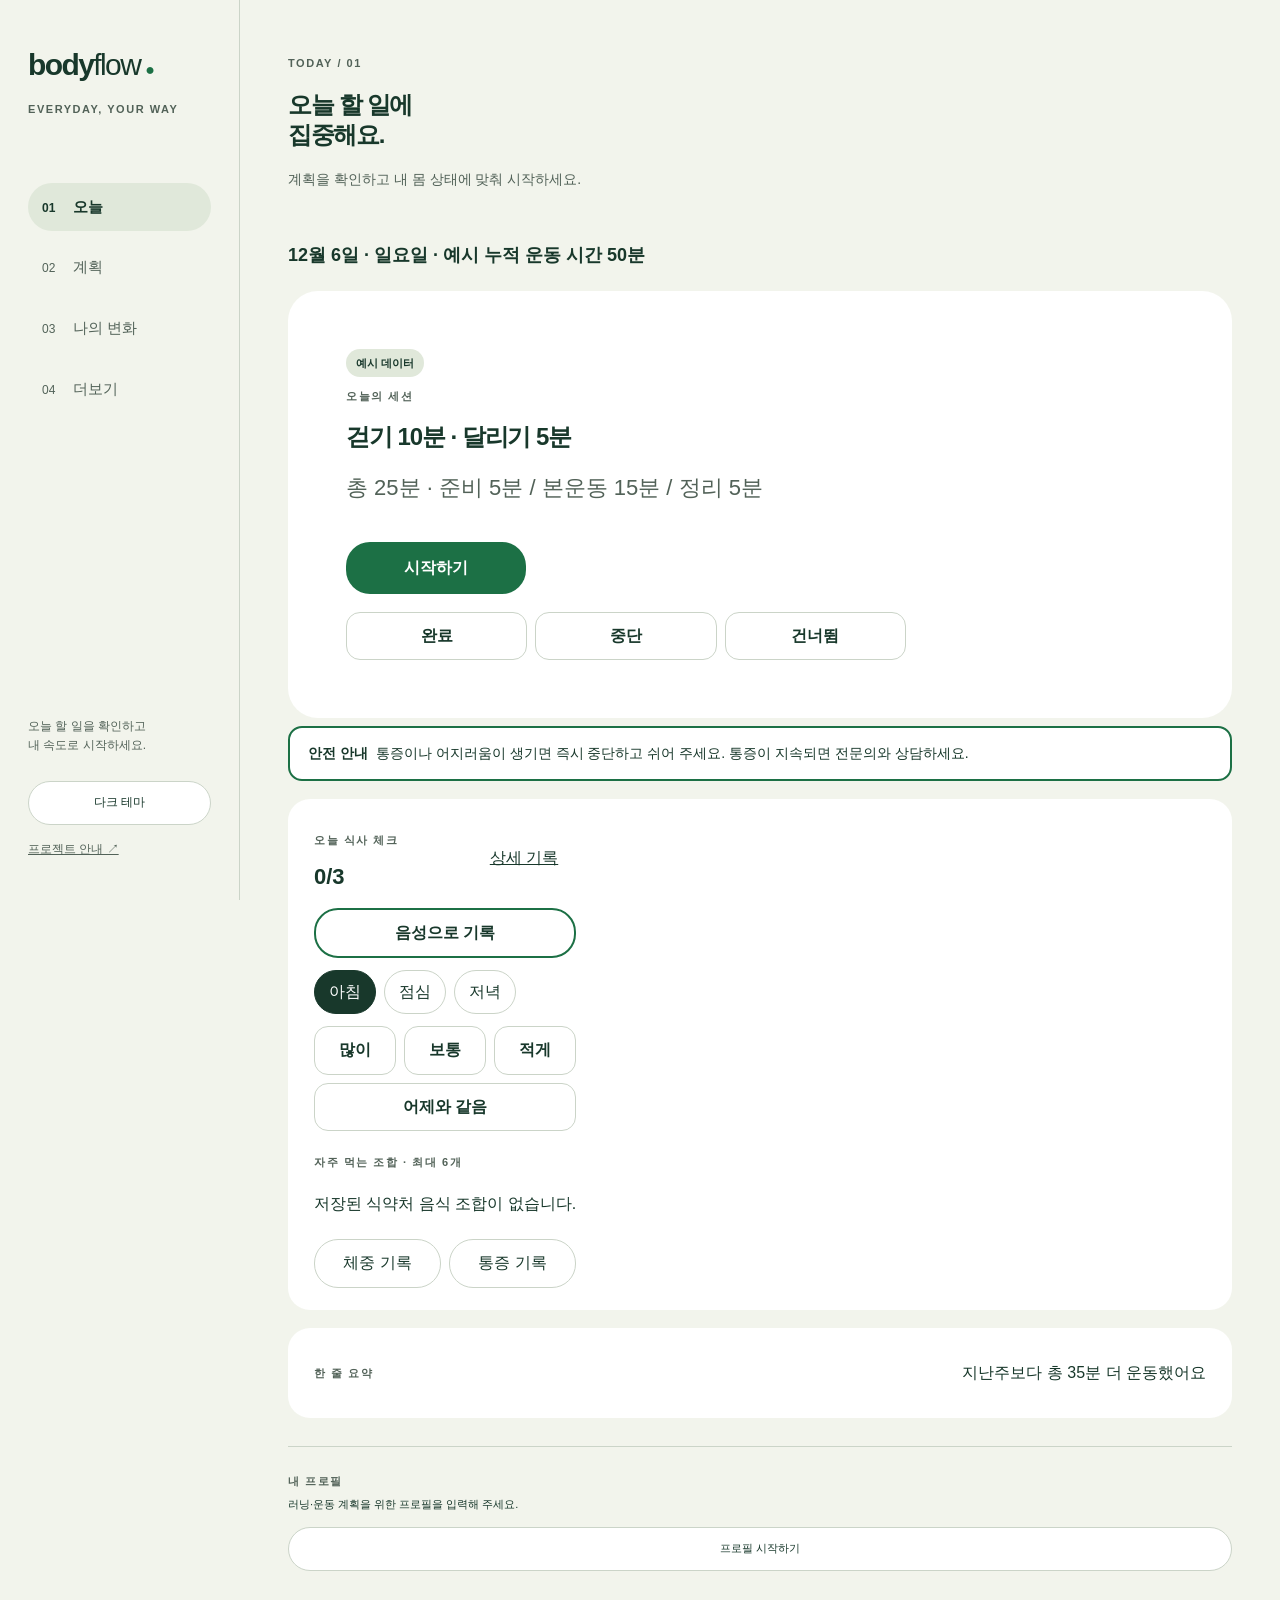
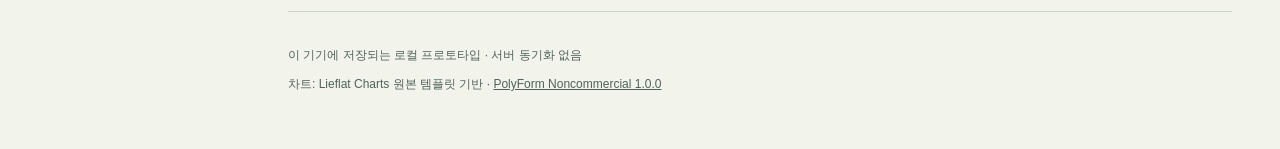
==== commit 023b0653: "feat: shorten long tabs with grouped charts and a More tab - 나의 변화: 식단·몸·운동 분류 전환, 차트는 요약 문장부터 보여주고 " ====
--- a/app/index.html
+++ b/app/index.html
@@ -1,17 +1,17 @@
 <!doctype html><html lang="ko" data-theme="light"><head><meta charset="utf-8"><meta name="viewport" content="width=device-width,initial-scale=1"><title>BodyFlow · 오늘의 계획</title><link rel="stylesheet" href="style.css"><link rel="stylesheet" href="ia.css"><link rel="stylesheet" href="tokens.css"><link rel="stylesheet" href="accessibility.css"><link rel="stylesheet" href="logging.css"><link rel="stylesheet" href="guidance.css"><link rel="stylesheet" href="food-search.css"></head><body>
-<aside class="sidebar"><a class="brand" href="#today">body<span>flow</span><i>●</i></a><p class="eyebrow">EVERYDAY, YOUR WAY</p><nav aria-label="주요 메뉴"><button data-tab="today" class="active">01 <span>오늘</span></button><button data-tab="plan">02 <span>계획</span></button><button data-tab="progress">03 <span>나의 변화</span></button></nav><div class="sidebar-bottom"><p>오늘 할 일을 확인하고<br>내 속도로 시작하세요.</p><button id="theme">다크 테마</button><a href="../README.md">프로젝트 안내 ↗</a></div></aside>
+<aside class="sidebar"><a class="brand" href="#today">body<span>flow</span><i>●</i></a><p class="eyebrow">EVERYDAY, YOUR WAY</p><nav aria-label="주요 메뉴"><button data-tab="today" class="active">01 <span>오늘</span></button><button data-tab="plan">02 <span>계획</span></button><button data-tab="progress">03 <span>나의 변화</span></button><button data-tab="more">04 <span>더보기</span></button></nav><div class="sidebar-bottom"><p>오늘 할 일을 확인하고<br>내 속도로 시작하세요.</p><button id="theme">다크 테마</button><a href="../README.md">프로젝트 안내 ↗</a></div></aside>
 <main><header><div><p class="eyebrow" id="section-tag">TODAY / 01</p><h1 id="page-title">오늘 할 일에<br>집중해요.</h1><p id="page-sub">계획을 확인하고 내 몸 상태에 맞춰 시작하세요.</p></div></header><p class="notice" id="storage-notice" role="status"></p>
 <section id="today" class="tab-panel"><aside id="recovery-banner" class="recovery-banner" hidden></aside><aside id="undo-banner" class="undo-banner" hidden><span id="undo-message"></span><button type="button" id="undo-record">직전 입력 되돌리기</button></aside><p id="today-date-week" class="today-date">오늘 날짜와 누적 운동 시간을 불러오는 중입니다.</p><article id="today-session" class="today-session" aria-labelledby="today-session-title"><span class="sample-badge">예시 데이터</span><p class="eyebrow">오늘의 세션</p><h2 id="today-session-title">세션을 불러오는 중입니다.</h2><p id="today-session-total" class="session-total"></p><button id="start-session" class="primary start-button" disabled>시작하기</button><div class="quick-session" role="group" aria-label="세션 수행 결과"><button type="button" data-quick-session="completed">완료</button><button type="button" data-quick-session="stopped">중단</button><button type="button" data-quick-session="skipped">건너뜀</button></div></article><aside id="safety-notice" class="safety-notice" aria-label="안전 안내"><strong>안전 안내</strong><span> 통증이나 어지러움이 생기면 즉시 중단하고 쉬어 주세요. 통증이 지속되면 전문의와 상담하세요.</span></aside><article class="today-meals"><div class="quick-heading"><div><p class="eyebrow">오늘 식사 체크</p><strong id="meal-check-count">—/3</strong></div><button id="open-log" class="text-action">상세 기록</button></div><button type="button" id="voice-record-open" hidden>음성으로 기록</button><div class="quick-meal-slots" role="group" aria-label="기록할 끼니"><button type="button" data-meal-slot="breakfast">아침</button><button type="button" data-meal-slot="lunch">점심</button><button type="button" data-meal-slot="dinner">저녁</button></div><div class="quick-meals" role="group" aria-label="식사 간단 기록"><button type="button" data-quick-meal="high">많이</button><button type="button" data-quick-meal="normal">보통</button><button type="button" data-quick-meal="low">적게</button><button type="button" id="copy-yesterday-meal">어제와 같음</button></div><div><p class="eyebrow">자주 먹는 조합 · 최대 6개</p><div id="frequent-combinations" class="frequent-combinations"><p>저장된 식약처 음식 조합이 없습니다.</p></div></div><div class="quick-tools"><button type="button" id="quick-weight-open">체중 기록</button><button type="button" id="quick-pain-open">통증 기록</button></div><p id="quick-record-status" role="status"></p></article><article class="today-summary" aria-labelledby="today-summary-title"><p class="eyebrow">한 줄 요약</p><p id="today-summary-title">아직 비교할 기록이 부족해요</p></article><p id="plan-load-message" class="notice" role="status"></p></section>
-<section id="plan" class="tab-panel" hidden><div class="section-controls"><div><p class="eyebrow">4주 러닝 계획 · 예시 데이터</p><h2>누적 운동 시간</h2><p id="plan-progress">계획을 불러오는 중입니다.</p></div></div><p id="adaptive-status" class="notice" role="status"></p><article id="adaptive-proposal" class="chart-card adaptive-proposal" hidden><p class="eyebrow">다음 계획 조정 제안</p><h2>기록을 반영해 계획을 바꿀까요?</h2><p id="adaptive-reason" class="adaptive-reason"></p><p id="adaptive-warning" class="safety-notice" role="alert" hidden></p><div class="adaptive-actions"><button type="button" id="adaptive-accept" class="primary">조정된 계획 사용</button><button type="button" id="adaptive-reject">이번 조정 사용하지 않기</button></div></article><div id="plan-week-list" class="plan-week-list"></div><article class="chart-card change-history"><p class="eyebrow" id="plan-history-label">계획 변경 이력 · 예시 데이터</p><h2>왜 계획이 바뀌었나요?</h2><ol id="plan-history"></ol></article><div id="plan-extras"></div></section>
-<section id="progress" class="tab-panel" hidden><div class="data-bar"><div><strong id="mode-label">예시 데이터</strong><span id="period-label"></span></div><div class="switch"><button id="demo-mode" aria-pressed="true">예시 둘러보기</button><button id="own-mode" aria-pressed="false">내 기록</button></div></div><div class="summary"><div><span>마지막 기록일 섭취</span><strong id="calorie-total">—</strong><span id="calorie-source" class="mfds-badge" hidden>식약처</span><small>kcal · 기록한 음식만 합산</small></div><div><span>최근 7일 기록</span><strong id="record-days">—</strong><small>일 · 누락은 0으로 계산하지 않아요</small></div><div><span>하루 영양 목표</span><strong>나에게 맞게</strong><small>현재 목표는 시연용 예시입니다</small></div></div><div class="section-controls"><h2>기존 차트 7종</h2><div class="switch" aria-label="체중 조회 기간"><button data-days="7" aria-pressed="true">7일</button><button data-days="30" aria-pressed="false">30일</button></div></div><div class="chart-grid all-charts">
-<article class="chart-card" data-template="L15"><div class="card-top"><span class="chart-label">TODAY / NUTRIENTS · <b class="mfds-badge">식약처</b></span><button class="replay" data-chart="nutrition-chart" aria-label="영양 그래프 다시 재생">↻</button></div><h2>영양소마다 목표가 달라요</h2><p class="sub">탄수·단백·지방 각각의 기록량 / 예시 목표</p><div class="plot"><svg id="nutrition-chart" viewBox="0 0 400 320" role="img" aria-label="영양소별 목표 대비 비율"></svg></div><p class="readout" aria-live="polite">수치를 누르거나 Tab 키로 확인하세요.</p><p class="explanation">100개의 눈금이 하루 목표를 나타냅니다. 100%를 넘는 경우 실제 비율을 숫자로 보여줍니다.</p><details><summary>데이터 표 보기</summary><div data-table="nutrition-chart"></div></details><p class="src">L15 · BALLOT TALLY · 기록 데이터</p></article>
-<article class="chart-card" data-template="F1"><div class="card-top"><span class="chart-label">LAST 7 DAYS / ENERGY · <b class="mfds-badge">식약처</b></span><button class="replay" data-chart="calories-chart" aria-label="열량 그래프 다시 재생">↻</button></div><h2 id="calories-title">기록한 날의 평균을 봐요</h2><p class="sub">최근 7일 · 한 줄 = 10 kcal · 미기록 제외</p><div class="plot"><svg id="calories-chart" viewBox="0 0 400 320" role="img" aria-label="일별 섭취 열량"></svg></div><p class="readout" aria-live="polite">수치를 선택하면 날짜와 열량을 확인할 수 있어요.</p><p class="explanation">비어 있는 날은 먹지 않은 날을 뜻하지 않아요. 마지막 부분 줄은 10 kcal 미만의 나머지를 나타냅니다.</p><details><summary>데이터 표 보기</summary><div data-table="calories-chart"></div></details><p class="src">F1 · RUNG BARS · 기록 데이터</p></article>
-<article class="chart-card" data-template="F4"><div class="card-top"><span class="chart-label">RECIPE / ENERGY MIX · <b class="mfds-badge">식약처</b></span><button class="replay" data-chart="recipe-chart" aria-label="구성비 그래프 다시 재생">↻</button></div><h2>한 그릇을 이루는 에너지</h2><p class="sub">마지막 식약처 음식 조합의 에너지 구성</p><div class="plot"><svg id="recipe-chart" viewBox="0 0 400 320" role="img" aria-label="레시피의 에너지 구성비"></svg></div><p class="readout" aria-live="polite">영양소 이름을 눌러 비율을 확인하세요.</p><p class="explanation">독립 차트 재구현 전까지 계산값은 데이터 표에서 확인할 수 있습니다.</p><details><summary>데이터 표 보기</summary><div data-table="recipe-chart"></div></details><p class="src">F4 · TICK DONUT · 식약처 구성값 계산</p></article>
-<article class="chart-card wide" data-template="F2"><div class="card-top"><span class="chart-label">BODY / WEIGHT</span><button class="replay" data-chart="weight-chart" aria-label="체중 그래프 다시 재생">↻</button></div><h2 id="weight-title">나의 체중 흐름</h2><p class="sub" id="weight-sub"></p><div class="plot weight-plot"><svg id="weight-chart" viewBox="0 0 400 320" role="img" aria-label="기간별 체중 추이"></svg></div><p class="readout" aria-live="polite">측정점을 누르면 날짜와 체중이 표시됩니다.</p><p class="explanation">점 하나는 측정 1회입니다. 미측정 날짜는 선을 끊고, 주말 측정은 빈 점으로 표시해요. 세로축은 관측 범위에 맞춰 바뀌며 체지방 변화를 의미하지 않습니다.</p><details><summary>전체 측정 기록 보기</summary><div data-table="weight-chart"></div></details><p class="src">F2 · HAIRLINE LINE · 기록 데이터</p></article>
-<article class="chart-card" data-template="F6"><div class="card-top"><span class="chart-label">WEEK ON WEEK</span><button class="replay" data-chart="activity-chart" aria-label="활동량 그래프 다시 재생">↻</button></div><h2>움직임을 따로 비교해요</h2><p class="sub">근력 / 유산소 · 이전 7일과 최근 7일 · 분</p><div class="plot"><svg id="activity-chart" viewBox="0 0 400 320" role="img" aria-label="기간별 근력과 유산소 시간 비교"></svg></div><p class="readout" aria-live="polite">오른쪽 수치를 선택해 두 기간을 비교하세요.</p><p class="explanation">한 줄은 1분입니다. 시간만으로 운동 효과를 판단하지 않아요. 아직 남기지 않은 운동은 포함되지 않습니다.</p><details><summary>데이터 표 보기</summary><div data-table="activity-chart"></div></details><p class="src">F6 · PAIRED RUNGS · 기록 데이터</p></article>
-<article class="chart-card" data-template="F7"><div class="card-top"><span class="chart-label">PLAN / WALK + RUN</span><button class="replay" data-chart="running-chart" aria-label="러닝 계획 그래프 다시 재생">↻</button></div><h2>30분을 내 속도로 나눠요</h2><p class="sub">준비 5분 → 본운동 20분 → 마무리 5분</p><div class="plot"><svg id="running-chart" viewBox="0 0 400 320" role="img" aria-label="단계별 걷기와 달리기 계획"></svg></div><p class="readout" aria-live="polite">구간 수치를 눌러 활동 시간을 확인하세요.</p><p class="explanation">본운동은 달리기 2분 + 걷기 3분을 4회 반복하는 예시입니다. 몸상태에 따라 조절하세요. 실제 타이머·GPS는 연결되지 않았습니다.</p><details><summary>구간 표 보기</summary><div data-table="running-chart"></div></details><p class="src">F7 · STACKED RUNGS · 고정 루틴 예시</p></article>
-<article class="chart-card" data-template="F5"><div class="card-top"><span class="chart-label">RUN / SPLITS</span><button class="replay" data-chart="pace-chart" aria-label="페이스 그래프 다시 재생">↻</button></div><h2>같은 거리의 속도를 읽어요</h2><p class="sub">완주한 1km 구간 · 한 눈금 = 10초/km</p><div class="plot"><svg id="pace-chart" viewBox="0 0 400 320" role="img" aria-label="러닝 구간별 페이스"></svg></div><p class="readout" aria-live="polite">행 끝의 페이스를 선택해 수치를 확인하세요.</p><p class="explanation">짧은 행이 더 빠른 페이스입니다. 마지막 0.2km는 별도로 1분 50초입니다. 전체 3.2km / 30분은 시연용 기록입니다.</p><details><summary>구간 표 보기</summary><div data-table="pace-chart"></div></details><p class="src">F5 · TICK ROWS · 고정 러닝 예시</p></article></div></section>
-<footer><p>이 기기에 저장되는 로컬 프로토타입 · 서버 동기화 없음</p><div><button id="export-data">내 기록 JSON 내보내기</button><label class="file-label">기록 불러오기<input type="file" id="import-data" accept="application/json,.json"></label></div><p>차트: Lieflat Charts 원본 템플릿 기반 · <a href="../reference/lieflat-charts/LICENSE">PolyForm Noncommercial 1.0.0</a></p></footer></main>
+<section id="plan" class="tab-panel" hidden><div class="section-controls"><div><p class="eyebrow">4주 러닝 계획 · 예시 데이터</p><h2>누적 운동 시간</h2><p id="plan-progress">계획을 불러오는 중입니다.</p></div></div><p id="adaptive-status" class="notice" role="status"></p><article id="adaptive-proposal" class="chart-card adaptive-proposal" hidden><p class="eyebrow">다음 계획 조정 제안</p><h2>기록을 반영해 계획을 바꿀까요?</h2><p id="adaptive-reason" class="adaptive-reason"></p><p id="adaptive-warning" class="safety-notice" role="alert" hidden></p><div class="adaptive-actions"><button type="button" id="adaptive-accept" class="primary">조정된 계획 사용</button><button type="button" id="adaptive-reject">이번 조정 사용하지 않기</button></div></article><div id="plan-week-list" class="plan-week-list"></div><article class="chart-card change-history"><p class="eyebrow" id="plan-history-label">계획 변경 이력 · 예시 데이터</p><h2>왜 계획이 바뀌었나요?</h2><ol id="plan-history"></ol></article></section><section id="more" class="tab-panel" hidden><article id="plan-settings" class="chart-card plan-settings"><p class="eyebrow">내 계획 설정</p><h2>달리기 사이에 얼마나 걸을까요?</h2><div class="plan-setting-group" role="group" aria-label="걷기 구간 최소 시간"><p>달리기 사이 걷기 최소</p><div class="tap-options"><button type="button" data-plan-walk="1" aria-pressed="true">1분</button><button type="button" data-plan-walk="2" aria-pressed="false">2분</button></div></div><p id="plan-settings-note" class="sub"></p></article><article id="data-backup" class="chart-card"><p class="eyebrow">기록 백업</p><h2>내 기록을 파일로 보관해요</h2><p class="sub">기록은 이 기기의 브라우저에만 저장돼요. 브라우저 데이터를 지우기 전에 파일로 내보내 두세요.</p><div><button id="export-data">내 기록 JSON 내보내기</button><label class="file-label">기록 불러오기<input type="file" id="import-data" accept="application/json,.json"></label></div></article><div id="plan-extras"></div></section>
+<section id="progress" class="tab-panel" hidden><div class="data-bar"><div><strong id="mode-label">예시 데이터</strong><span id="period-label"></span></div><div class="switch"><button id="demo-mode" aria-pressed="true">예시 둘러보기</button><button id="own-mode" aria-pressed="false">내 기록</button></div></div><div class="progress-groups switch" role="group" aria-label="나의 변화 분류"><button type="button" data-group-tab="diet" aria-pressed="true">식단</button><button type="button" data-group-tab="body" aria-pressed="false">몸</button><button type="button" data-group-tab="move" aria-pressed="false">운동</button></div><div class="summary" data-group="diet"><div><span>마지막 기록일 섭취</span><strong id="calorie-total">—</strong><span id="calorie-source" class="mfds-badge" hidden>식약처</span><small>kcal · 기록한 음식만 합산</small></div><div><span>최근 7일 기록</span><strong id="record-days">—</strong><small>일 · 누락은 0으로 계산하지 않아요</small></div><div><span>하루 영양 목표</span><strong>나에게 맞게</strong><small>현재 목표는 시연용 예시입니다</small></div></div><div class="section-controls"><h2 id="group-title">식단 그래프</h2><div class="switch" id="weight-period" aria-label="체중 조회 기간"><button data-days="7" aria-pressed="true">7일</button><button data-days="30" aria-pressed="false">30일</button></div></div><div class="chart-grid all-charts">
+<article data-group="diet" class="chart-card" data-template="L15"><div class="card-top"><span class="chart-label">TODAY / NUTRIENTS · <b class="mfds-badge">식약처</b></span><button class="replay" data-chart="nutrition-chart" aria-label="영양 그래프 다시 재생">↻</button></div><h2>영양소마다 목표가 달라요</h2><p class="sub">탄수·단백·지방 각각의 기록량 / 예시 목표</p><div class="plot"><svg id="nutrition-chart" viewBox="0 0 400 320" role="img" aria-label="영양소별 목표 대비 비율"></svg></div><p class="readout" aria-live="polite">수치를 누르거나 Tab 키로 확인하세요.</p><p class="explanation">100개의 눈금이 하루 목표를 나타냅니다. 100%를 넘는 경우 실제 비율을 숫자로 보여줍니다.</p><details><summary>데이터 표 보기</summary><div data-table="nutrition-chart"></div></details><p class="src">L15 · BALLOT TALLY · 기록 데이터</p></article>
+<article data-group="diet" class="chart-card" data-template="F1"><div class="card-top"><span class="chart-label">LAST 7 DAYS / ENERGY · <b class="mfds-badge">식약처</b></span><button class="replay" data-chart="calories-chart" aria-label="열량 그래프 다시 재생">↻</button></div><h2 id="calories-title">기록한 날의 평균을 봐요</h2><p class="sub">최근 7일 · 한 줄 = 10 kcal · 미기록 제외</p><div class="plot"><svg id="calories-chart" viewBox="0 0 400 320" role="img" aria-label="일별 섭취 열량"></svg></div><p class="readout" aria-live="polite">수치를 선택하면 날짜와 열량을 확인할 수 있어요.</p><p class="explanation">비어 있는 날은 먹지 않은 날을 뜻하지 않아요. 마지막 부분 줄은 10 kcal 미만의 나머지를 나타냅니다.</p><details><summary>데이터 표 보기</summary><div data-table="calories-chart"></div></details><p class="src">F1 · RUNG BARS · 기록 데이터</p></article>
+<article data-group="diet" class="chart-card" data-template="F4"><div class="card-top"><span class="chart-label">RECIPE / ENERGY MIX · <b class="mfds-badge">식약처</b></span><button class="replay" data-chart="recipe-chart" aria-label="구성비 그래프 다시 재생">↻</button></div><h2>한 그릇을 이루는 에너지</h2><p class="sub">마지막 식약처 음식 조합의 에너지 구성</p><div class="plot"><svg id="recipe-chart" viewBox="0 0 400 320" role="img" aria-label="레시피의 에너지 구성비"></svg></div><p class="readout" aria-live="polite">영양소 이름을 눌러 비율을 확인하세요.</p><p class="explanation">독립 차트 재구현 전까지 계산값은 데이터 표에서 확인할 수 있습니다.</p><details><summary>데이터 표 보기</summary><div data-table="recipe-chart"></div></details><p class="src">F4 · TICK DONUT · 식약처 구성값 계산</p></article>
+<article data-group="body" class="chart-card wide" data-template="F2"><div class="card-top"><span class="chart-label">BODY / WEIGHT</span><button class="replay" data-chart="weight-chart" aria-label="체중 그래프 다시 재생">↻</button></div><h2 id="weight-title">나의 체중 흐름</h2><p class="sub" id="weight-sub"></p><div class="plot weight-plot"><svg id="weight-chart" viewBox="0 0 400 320" role="img" aria-label="기간별 체중 추이"></svg></div><p class="readout" aria-live="polite">측정점을 누르면 날짜와 체중이 표시됩니다.</p><p class="explanation">점 하나는 측정 1회입니다. 미측정 날짜는 선을 끊고, 주말 측정은 빈 점으로 표시해요. 세로축은 관측 범위에 맞춰 바뀌며 체지방 변화를 의미하지 않습니다.</p><details><summary>전체 측정 기록 보기</summary><div data-table="weight-chart"></div></details><p class="src">F2 · HAIRLINE LINE · 기록 데이터</p></article>
+<article data-group="move" class="chart-card" data-template="F6"><div class="card-top"><span class="chart-label">WEEK ON WEEK</span><button class="replay" data-chart="activity-chart" aria-label="활동량 그래프 다시 재생">↻</button></div><h2>움직임을 따로 비교해요</h2><p class="sub">근력 / 유산소 · 이전 7일과 최근 7일 · 분</p><div class="plot"><svg id="activity-chart" viewBox="0 0 400 320" role="img" aria-label="기간별 근력과 유산소 시간 비교"></svg></div><p class="readout" aria-live="polite">오른쪽 수치를 선택해 두 기간을 비교하세요.</p><p class="explanation">한 줄은 1분입니다. 시간만으로 운동 효과를 판단하지 않아요. 아직 남기지 않은 운동은 포함되지 않습니다.</p><details><summary>데이터 표 보기</summary><div data-table="activity-chart"></div></details><p class="src">F6 · PAIRED RUNGS · 기록 데이터</p></article>
+<article data-group="move" class="chart-card" data-template="F7"><div class="card-top"><span class="chart-label">PLAN / WALK + RUN</span><button class="replay" data-chart="running-chart" aria-label="러닝 계획 그래프 다시 재생">↻</button></div><h2>30분을 내 속도로 나눠요</h2><p class="sub">준비 5분 → 본운동 20분 → 마무리 5분</p><div class="plot"><svg id="running-chart" viewBox="0 0 400 320" role="img" aria-label="단계별 걷기와 달리기 계획"></svg></div><p class="readout" aria-live="polite">구간 수치를 눌러 활동 시간을 확인하세요.</p><p class="explanation">본운동은 달리기 2분 + 걷기 3분을 4회 반복하는 예시입니다. 몸상태에 따라 조절하세요. 실제 타이머·GPS는 연결되지 않았습니다.</p><details><summary>구간 표 보기</summary><div data-table="running-chart"></div></details><p class="src">F7 · STACKED RUNGS · 고정 루틴 예시</p></article>
+<article data-group="move" class="chart-card" data-template="F5"><div class="card-top"><span class="chart-label">RUN / SPLITS</span><button class="replay" data-chart="pace-chart" aria-label="페이스 그래프 다시 재생">↻</button></div><h2>같은 거리의 속도를 읽어요</h2><p class="sub">완주한 1km 구간 · 한 눈금 = 10초/km</p><div class="plot"><svg id="pace-chart" viewBox="0 0 400 320" role="img" aria-label="러닝 구간별 페이스"></svg></div><p class="readout" aria-live="polite">행 끝의 페이스를 선택해 수치를 확인하세요.</p><p class="explanation">짧은 행이 더 빠른 페이스입니다. 마지막 0.2km는 별도로 1분 50초입니다. 전체 3.2km / 30분은 시연용 기록입니다.</p><details><summary>구간 표 보기</summary><div data-table="pace-chart"></div></details><p class="src">F5 · TICK ROWS · 고정 러닝 예시</p></article></div></section>
+<footer><p>이 기기에 저장되는 로컬 프로토타입 · 서버 동기화 없음</p><p>차트: Lieflat Charts 원본 템플릿 기반 · <a href="../reference/lieflat-charts/LICENSE">PolyForm Noncommercial 1.0.0</a></p></footer></main>
 <dialog id="session-dialog"><div class="card-top"><h2 id="session-dialog-title">오늘의 세션</h2><button type="button" id="close-session" aria-label="세션 안내 닫기">×</button></div><span class="sample-badge">예시 데이터</span><div id="session-dialog-content"></div></dialog>
 <dialog id="quick-weight-dialog" aria-labelledby="quick-weight-title"><div class="card-top"><h2 id="quick-weight-title">체중 기록</h2><button type="button" id="quick-weight-close">× 닫기</button></div><div class="weight-stepper"><button type="button" id="quick-weight-minus">− <span>0.1 kg</span></button><output id="quick-weight-value">—</output><button type="button" id="quick-weight-plus">+ <span>0.1 kg</span></button></div><input id="quick-weight-range" type="range" min="20" max="400" step="0.1" aria-label="체중 슬라이더"><details><summary>숫자로 입력</summary><label>체중 (kg)<input id="quick-weight-number" type="number" min="20" max="400" step="0.1" inputmode="decimal"></label></details><button type="button" id="quick-weight-save" class="primary">체중 저장</button><p id="quick-weight-message" role="status"></p></dialog>
 <dialog id="quick-check-dialog" aria-labelledby="quick-check-title"><div class="card-top"><h2 id="quick-check-title">통증 기록</h2><button type="button" id="quick-check-close">× 닫기</button></div><section id="quick-rpe-section" hidden><label for="quick-rpe-range">수행 후 힘든 정도 <output id="quick-rpe-value">5</output> / 10</label><input id="quick-rpe-range" type="range" min="1" max="10" step="1" value="5"><p>슬라이더를 한 번 조절하면 세션 완료가 저장됩니다.</p></section><p id="quick-pain-prompt">지금 불편한 부위가 있나요?</p><div class="quick-body-picker" role="group" aria-label="통증 부위"><svg viewBox="0 0 160 300" aria-label="부위 선택용 인체 실루엣" role="img"><circle cx="80" cy="30" r="20"/><path d="M50 62 Q80 48 110 62 L102 154 116 266 91 266 80 170 69 266 44 266 58 154Z"/><path d="M52 70 22 151 38 158 67 96M108 70l30 81-16 7-29-62"/></svg><button type="button" data-quick-pain="shoulder">어깨</button><button type="button" data-quick-pain="back">허리</button><button type="button" data-quick-pain="knee">무릎</button><button type="button" data-quick-pain="ankle">발목</button><button type="button" data-quick-pain="none">없음</button></div><div id="quick-pain-intensity" class="tap-options three" role="group" aria-label="통증 강도" hidden><button type="button" data-quick-intensity="slight">약간</button><button type="button" data-quick-intensity="moderate">보통</button><button type="button" data-quick-intensity="severe">심함</button></div><p id="quick-check-message" role="status"></p></dialog>
@@ -23,4 +23,4 @@
 <section class="tap-section" aria-labelledby="pain-heading"><h3 id="pain-heading">통증</h3><p class="tap-help">불편한 부위를 모두 눌러 주세요.</p><div class="body-picker"><svg viewBox="0 0 160 300" role="img" aria-label="부위 선택용 인체 실루엣"><circle cx="80" cy="30" r="20"/><path d="M50 62 Q80 48 110 62 L102 154 116 266 91 266 80 170 69 266 44 266 58 154Z"/><path d="M52 70 22 151 38 158 67 96M108 70l30 81-16 7-29-62"/></svg><button type="button" data-pain="shoulder" aria-pressed="false">어깨</button><button type="button" data-pain="back" aria-pressed="false">허리</button><button type="button" data-pain="knee" aria-pressed="false">무릎</button><button type="button" data-pain="ankle" aria-pressed="false">발목</button></div><button type="button" class="none-option" data-pain="none" aria-pressed="false">통증 없음</button><input type="hidden" name="pain_areas"><div id="pain-intensity" hidden><p class="tap-help">통증 강도</p><div class="tap-options three" role="group" aria-label="통증 강도"><button type="button" data-intensity="slight" aria-pressed="false">약간</button><button type="button" data-intensity="moderate" aria-pressed="false">보통</button><button type="button" data-intensity="severe" aria-pressed="false">심함</button></div><input type="hidden" name="pain_intensity"></div></section>
 <section class="tap-section" aria-labelledby="session-heading"><h3 id="session-heading">세션 수행</h3><div class="tap-options three session-options" role="group" aria-label="세션 수행 결과"><button type="button" data-session="completed" aria-pressed="false">완료</button><button type="button" data-session="stopped" aria-pressed="false">중단</button><button type="button" data-session="skipped" aria-pressed="false">건너뜀</button></div><input type="hidden" name="session_status"><div id="session-rpe" hidden><label for="session-rpe-range">수행 후 힘든 정도 <output id="session-rpe-value">5</output> / 10</label><input id="session-rpe-range" type="range" min="1" max="10" step="1" value="5" aria-describedby="session-rpe-help"><p id="session-rpe-help" class="tap-help">완료 기록에는 슬라이더를 한 번 조절해 주세요.</p><input type="hidden" name="session_rpe"></div></section>
 <details id="activity-details"><summary>기존 운동 시간 상세 입력 (선택)</summary><div class="form-grid"><label>근력 (분)<input type="number" name="strength" min="0" max="1440" step="1"></label><label>유산소 (분)<input type="number" name="cardio" min="0" max="1440" step="1"></label></div></details><p id="form-message" role="status"></p><button type="button" id="delete-record" class="delete-record" hidden>이 날짜 기록 삭제</button><button type="submit" class="primary save-record">선택한 기록 저장</button></form></dialog>
-<script src="charts.js"></script><script src="presets.js"></script><script src="profile.js"></script><script src="record.js"></script><script src="prescribe.js"></script><script src="voice-parser.js"></script><script src="food-search.js"></script><script src="app.js"></script><script src="quick-recording.js"></script><script src="voice-recording.js"></script><script src="insights.js"></script><script src="recovery.js"></script><script src="plan.js"></script><script src="adaptive-plan.js"></script><script src="content-cards.js"></script></body></html>
+<script src="charts.js"></script><script src="presets.js"></script><script src="profile.js"></script><script src="record.js"></script><script src="prescribe.js"></script><script src="voice-parser.js"></script><script src="food-search.js"></script><script src="app.js"></script><script src="quick-recording.js"></script><script src="voice-recording.js"></script><script src="insights.js"></script><script src="progress-groups.js"></script><script src="recovery.js"></script><script src="plan.js"></script><script src="adaptive-plan.js"></script><script src="content-cards.js"></script></body></html>
--- a/app/ia.css
+++ b/app/ia.css
@@ -1,2 +1,4 @@
 .today-date{font-size:18px;font-weight:700;margin:8px 0 20px}.today-session{position:relative;background:var(--surface);border-radius:30px;padding:clamp(28px,5vw,58px);min-height:330px;display:flex;flex-direction:column;justify-content:center}.today-session h2{font-size:clamp(34px,5vw,62px);line-height:1.18;max-width:900px}.session-total{font-size:17px;color:var(--muted)}.sample-badge{display:inline-flex;align-self:flex-start;background:var(--pill);border-radius:999px;padding:5px 10px;font-size:11px;font-weight:700}.start-button{min-height:52px;align-self:flex-start;min-width:180px;margin-top:26px}.today-meals,.today-summary{display:flex;justify-content:space-between;align-items:center;gap:20px;background:var(--surface);border-radius:22px;padding:22px 26px;margin-top:18px}.today-meals strong{font-size:32px}.text-action{background:transparent;border:0;text-decoration:underline}.plan-week-list{display:grid;grid-template-columns:repeat(2,minmax(0,1fr));gap:18px}.plan-week p{border-top:1px solid var(--grid);padding-top:10px}.change-history{margin-top:22px}.profile-access{margin-top:28px;padding-top:20px;border-top:1px solid var(--grid);font-size:11px}.profile-access p{margin:5px 0}.profile-access button{width:100%;margin-top:8px}.all-charts .wide{grid-column:1/-1}@media(max-width:760px){.today-session{min-height:310px}.today-session h2{font-size:36px}.today-meals,.today-summary{padding:18px}.plan-week-list{grid-template-columns:1fr}.profile-access{display:none}}
 .adaptive-proposal{margin:18px 0 22px;border:2px solid var(--accent)}.adaptive-reason{font-size:var(--font-value);color:var(--ink);font-weight:700}.adaptive-actions{display:flex;gap:10px;flex-wrap:wrap;margin-top:18px}.adaptive-actions button{flex:1;min-width:210px}.adaptive-proposal .safety-notice{display:block}@media(max-width:760px){.adaptive-actions{display:grid}.adaptive-actions button{min-width:0}}
+.plan-settings{margin-top:18px}.plan-setting-group{margin-top:14px}.plan-setting-group>p{margin:0 0 8px;color:var(--ink);font-weight:700}.plan-settings .tap-options{grid-template-columns:repeat(2,minmax(0,1fr))}.plan-settings .tap-options button{min-height:var(--touch-min,48px)}
+.progress-groups{margin:4px 0 18px}.progress-groups button{flex:1;min-height:var(--touch-min,48px);font-size:15px}.chart-card.collapsed :is(.plot,.readout,.explanation,details,.src,.sub){display:none}.chart-toggle{margin-top:4px;width:100%;min-height:var(--touch-min,48px)}.plan-week.collapsed>p{display:none}.plan-week .week-toggle{margin-top:8px;width:100%;min-height:var(--touch-min,48px)}#more>article+article,#more>#plan-extras{margin-top:18px}#data-backup .file-label{display:inline-flex;margin-top:10px}
